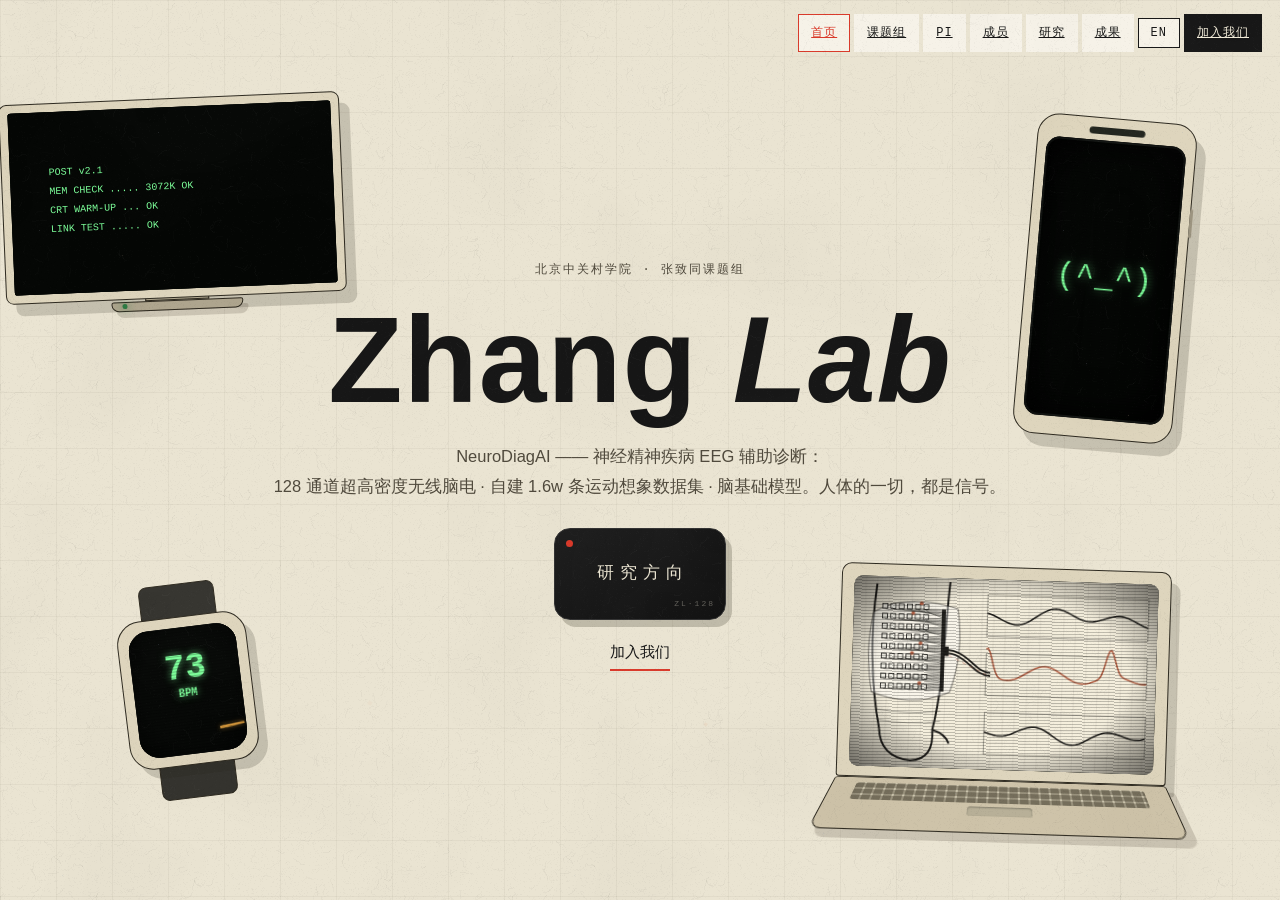
==== index.html @ a7f431d9 "王奕诚信息补全：2026级、上海交通大学、方向类脑算法·具身智能 + 新照片" ====
<!DOCTYPE html>
<html lang="zh-CN">
<head>
<meta charset="UTF-8">
<meta name="viewport" content="width=device-width, initial-scale=1.0">
<title>Zhang Lab · 脑机接口课题组 · 北京中关村学院</title>
<meta name="description" content="Zhang Lab —— 张致同课题组的脑机接口研究：神经电极、可穿戴传感、脑电解码与脑机大模型。">
<link rel="icon" type="image/png" sizes="64x64" href="favicon.png">
<link rel="icon" type="image/png" sizes="32x32" href="favicon-32.png">
<link rel="shortcut icon" href="favicon.ico">
<link rel="apple-touch-icon" href="apple-touch-icon.png">
<link rel="stylesheet" href="css/style.css?v=82">
</head>
<body>

<!-- 背景：点阵大脑（随换页显现） -->
<canvas id="bgBrain" aria-hidden="true"></canvas>



<nav class="topnav" aria-label="站点导航">
  <div class="nav-links"><a href="#hero" data-goto="hero">首页</a><a href="#group" data-goto="group">课题组</a><a href="#pi" data-goto="pi">PI</a><a href="#members" data-goto="members">成员</a><a href="#research" data-goto="research">研究</a><a href="#publications" data-goto="publications">成果</a></div><a class="nav-cta" href="#join" data-goto="join">加入我们</a>
</nav>

<!-- ============ 页面轨道：点导航栏左右换页 ============ -->
<div id="grain" aria-hidden="true"></div>

<main id="deck" aria-live="polite">

  <!-- 首屏 -->
  <section class="slide slide-hero" id="hero">
    <div class="stage-center" id="stageCenter">
      <p class="eyebrow">北京中关村学院 · 张致同课题组</p>
      <h1 class="lab-title">Zhang <em>Lab</em></h1>
      <p class="hero-sub">NeuroDiagAI —— 神经精神疾病 EEG 辅助诊断：<br>128 通道超高密度无线脑电 · 自建 1.6w 条运动想象数据集 · 脑基础模型。人体的一切，都是信号。</p>
      <div class="hero-actions">
        <div class="amp-wrap">
          <a class="amp-btn" href="#research" data-goto="research" aria-label="查看研究方向——信号放大器">
            <span class="amp-flip">
              <span class="amp-face amp-front"><b class="amp-mid">研究方向</b><i class="amp-tag">ZL·128</i></span>
              <span class="amp-face amp-back"></span>
            </span>
          </a>
        </div>
        <a class="btn-wire" href="#join" data-goto="join">加入我们</a>
      </div>
    </div>

    <div class="device-stack booting" id="deviceStack" aria-hidden="true">
      <div class="dev desktop">
        <div class="desktop-stand">
          <span class="desktop-neck"></span>
          <span class="desktop-base"></span>
        </div>
        <div class="desktop-shell">
          <div class="crt-screen">
            <canvas id="cvHyper"></canvas>
            <div class="boot boot-desktop"><pre class="bios"></pre></div>
          </div>
        </div>
      </div>
      <div class="dev phone">
        <span class="phone-notch"></span>
        <div class="crt-screen emo-screen">
          <span class="emo-face" id="emoFace">(^_^)</span>
          <div class="boot boot-phone"><span class="boot-ring"></span></div>
        </div>
      </div>
      <div class="dev laptop">
        <div class="laptop-lid">
          <div class="crt-screen plot">
            <canvas id="cvPatch"></canvas>
            <div class="boot boot-laptop"><span class="boot-bar"><i></i></span></div>
          </div>
        </div>
        <div class="laptop-deck"><i class="kb"></i><i class="tp"></i><i class="dev-led"></i></div>
      </div>
      <div class="dev watch">
        <i class="strap st-top"></i>
        <div class="watch-body">
          <div class="crt-screen">
            <canvas id="cvPulse"></canvas>
            <div class="boot boot-watch"><span class="boot-bar sm"><i></i></span></div>
          </div>
        </div>
        <i class="strap st-bottom"></i>
      </div>
    </div>
  </section>

  <!-- 课题组（含图版一） -->
  <section class="slide" id="group">
    <section class="chapter">
      <div class="sec-head" data-reveal>
        <span class="sec-no">01</span>
        <span class="sec-label">GROUP · 课题组</span>
      </div>
      <h2 class="sec-title" data-reveal>从材料到智能，<br>做<mark>全链条</mark>的脑机接口研究。</h2>
      <p class="lead" data-reveal>Zhang Lab 是一支年轻的脑机接口研究团队，研究贯穿「材料 — 器件 — 系统 — 智能」全链条：高性能导电聚合物神经电极、可变刚度柔性植入电极、可穿戴传感系统，到脑电信号解码与脑机大模型。我们相信，精巧的工程能让思想被聆听。</p>

      <div class="news" data-reveal>
        <div class="news-head">NEWS<em>动态</em></div>
        <ul>
          <li><span class="n-date">2026.09</span><p>课题组网站上线，长期招收博士后 / 研究生 / 科研助理</p></li>
          <li><span class="n-date">2026.09</span><p>NeuroDiagAI 2026Q3：IEDM 2026 录取实现学院首次；自研 128 通道超高密度无线脑电系统搭建完成</p></li>
          <li><span class="n-date">2026.08</span><p>双通道眼电实时交互：6 分类 · 跨佩戴 81.7% · CPU 1.2ms/跳（ICLR 2027 在投）</p></li>
          <li><span class="n-date">2026.08</span><p>第四届中国脑机接口大赛获 2 项二等奖；自建 1.6w 条运动想象 EEG 数据集（42 名被试 · 7 种运动）</p></li>
          <li><span class="n-date">2026.06</span><p>与宣武医院合作开展基于高密度脑机接口的脑卒中辅助诊疗；横向合作到账约 200 万</p></li>
          <li><span class="n-date">2025.07</span><p>TransFlex 入选 TRANSDUCERS 2025（美国·佛罗里达），柔性多臂可变刚度植入电极</p></li>
          <li><span class="n-date">2025.03</span><p>VariDepth (VD-NEA) 发表于 IEEE MEMS 2025，获最佳论文提名奖</p></li>
          <li><span class="n-date">2025.02</span><p>All-Polymer 神经电极工作投稿 <i>Nature</i>；定制化 3D 植入电极投稿 <i>Science Advances</i></p></li>
          <li><span class="n-date">2024.11</span><p>FlexConnect 通用引出方案发表于 MicroTAS 2024（加拿大·蒙特利尔）</p></li>
        </ul>
      </div>

      <div class="plate" data-reveal>
        <img src="img/brain-connects.jpg" alt="BRAIN CONNECTS BEYOND —— 非侵入脑机接口图版：从信号到更深的理解">
      </div>
    </section>
  </section>

  <!-- PI（含图版二） -->
  <section class="slide" id="pi">
    <section class="chapter pi-sec">
        <div class="pi-wrap">
        <div class="pi-card" data-reveal>
          <div class="pi-photo"><img src="img/pi.png?v=1" alt="张致同"></div>
        </div>
        <div class="pi-body">
          <div class="sec-head" data-reveal>
            <span class="sec-no">02</span>
            <span class="sec-label">PI · 导师</span>
          </div>
          <div class="pi-toprow">
            <h2 class="sec-title" data-reveal>张致同<br><span class="pi-en">ZHANG ZHITONG</span></h2>
            <div class="marquee-plate" aria-hidden="true">
              <div class="marquee-track">
                <img src="img/devices-strip.jpg?v=3" alt=""><img src="img/devices-strip.jpg?v=3" alt=""><img src="img/devices-strip.jpg?v=3" alt=""><img src="img/devices-strip.jpg?v=3" alt=""><img src="img/devices-strip.jpg?v=3" alt="">
              </div>
            </div>
          </div>
          <p class="lead" data-reveal>研究覆盖脑机接口系统、先进神经电子界面、可穿戴传感器及系统、脑电信号解码及脑机大模型。工作发表于 <i>Nature</i>、<i>Science Advances</i> 投稿及 IEEE MEMS、TRANSDUCERS、MicroTAS 等会议，两获 IEEE MEMS 最佳论文提名。</p>
          <div class="honors" data-reveal>
            <div class="h-row"><span class="h-y">2025</span><p>IEEE MEMS 最佳论文提名奖</p></div>
            <div class="h-row"><span class="h-y">2022</span><p>IEEE MEMS 最佳论文提名奖</p></div>
            <div class="h-row"><span class="h-y">2020</span><p>北京市优秀毕业生 · 五四奖章（北京航空航天大学）</p></div>
            <div class="h-row"><span class="h-y">2019</span><p>国家奖学金</p></div>
            <div class="h-row"><span class="h-y">2018</span><p>国家奖学金</p></div>
          </div>
        </div>
      </div>

      <div class="pi-pubs" data-reveal>
        <div class="pi-pubs-cap"><span>精选论文</span> <em>SELECTED PUBLICATIONS</em></div>
        <ol class="pubs pubs--mini">
          <li><span class="p-no">01</span><div class="p-body"><h3>A Multilayer Intracortical Probe with Polymer-Only Recording Sites and Interconnects</h3><p class="p-ven"><i>IEDM 2026</i> · 通讯作者</p></div><span class="p-tag">ACCEPTED</span></li>
          <li><span class="p-no">02</span><div class="p-body"><h3>STAMA: A Stretchable All-Polymer Microneedle Array for Low-Impedance Dry Electrophysiological Recording</h3><p class="p-ven"><i>IEEE MEMS 2027</i> · 通讯作者</p></div><span class="p-tag">REVIEW</span></li>
          <li><span class="p-no">03</span><div class="p-body"><h3>Monolithic Three-dimensional Fabrication of Implantable Neural Microelectrode Arrays via Single-exposure Stereolithography</h3><p class="p-ven"><i>IEEE MEMS 2027</i> · 通讯作者</p></div><span class="p-tag">REVIEW</span></li>
          <li><span class="p-no">04</span><div class="p-body"><h3>All-Polymer Neural Electrodes Enabled by a High-Performance Conductive Polymer for Chronic In Vivo Recording</h3><p class="p-ven"><i>Nature</i> · 通讯作者</p></div><span class="p-tag">SUBMITTED</span></li>
          <li><span class="p-no">05</span><div class="p-body"><h3>Customized 3D Implantable Neural Electrodes Matching the Anatomical Structure of Neural Tissues</h3><p class="p-ven"><i>Science Advances</i> · 通讯作者</p></div><span class="p-tag">SUBMITTED</span></li>
          <li><span class="p-no">06</span><div class="p-body"><h3>TransFlex: A Flexible Multi-shank Implantable Neuroelectrode with Variable Stiffness</h3><p class="p-ven">TRANSDUCERS 2025</p></div><span class="p-tag">提名</span></li>
          <li><span class="p-no">07</span><div class="p-body"><h3>Breaking the Dimension Barrier: VariDepth Neuroelectrode Array (VD-NEA) by a Novel Stereo Mask for Arbitrary Electrode Depth</h3><p class="p-ven">IEEE MEMS 2025</p></div><span class="p-tag">提名</span></li>
        </ol>
      </div>

      <div class="plate plate-bottom" data-reveal>
        <img src="img/brain-flexible.jpg" alt="FLEXIBLE BRAIN INTERFACE —— 柔性电子，更开放的未来">
      </div>
    </section>
  </section>

  <!-- ============ 成员 ============ -->
  <section class="slide" id="members">
    <section class="chapter">
      <div class="sec-head" data-reveal>
        <span class="sec-no">03</span>
        <span class="sec-label">MEMBERS · 成员</span>
      </div>
      <div class="member-grid">
        
        <div class="member-card" data-reveal><svg class="mc-frame" viewBox="0 0 100 100" preserveAspectRatio="none" aria-hidden="true"><path d="M3.0,4.2 L13.7,2.8 L26.8,2.0 L38.2,2.4 L50.4,3.9 L63.1,1.6 L74.0,2.4 L85.3,1.5 L96.9,3.1 L99.1,10.7 L97.5,21.8 L97.0,30.4 L97.6,39.9 L96.8,51.1 L96.6,59.1 L97.7,68.3 L98.3,78.0 L97.8,89.5 L96.3,98.4 L86.1,97.0 L74.2,99.2 L61.1,97.6 L49.8,98.8 L37.4,98.9 L27.1,98.6 L15.6,99.2 L2.9,98.4 L1.5,88.2 L1.4,80.1 L2.7,68.3 L1.2,60.3 L1.8,49.2 L2.1,40.0 L3.1,30.6 L2.6,21.6 L3.4,10.2" stroke="currentColor" stroke-width="1.7" fill="none" stroke-linecap="round" stroke-linejoin="round" vector-effect="non-scaling-stroke"/><path d="M3.9,3.4 L13.9,2.9 L28.2,2.7 L37.8,3.8 L51.7,3.4 L63.2,0.9 L72.7,1.5 L86.0,1.9 L96.9,3.3 L100.3,11.6 L98.6,20.8 L96.0,31.7 L98.6,41.2 L97.0,52.7 L96.8,59.5 L96.7,69.5 L99.1,79.6 L98.5,89.3" stroke="currentColor" stroke-width="1.1" fill="none" opacity="0.35" stroke-linecap="round" vector-effect="non-scaling-stroke"/></svg>
          <!-- 照片占位：替换为 <img src="img/members/xxx.jpg"> -->
          <span class="ph-photo-sketch"><img src="img/members/liwenyu.jpg" alt="李文宇" class="pos-a"></span>
          <div class="mc-info">
            <h3>李文宇 <span class="mc-role">博士</span></h3>
            <p class="mc-meta"><span class="mc-v">2024 级</span><span class="mc-v">哈尔滨工业大学</span></p>
            <p class="mc-dir">眼电交互与可穿戴神经接口</p>
          </div>
        </div>

        <div class="member-card" data-reveal><svg class="mc-frame" viewBox="0 0 100 100" preserveAspectRatio="none" aria-hidden="true"><path d="M2.0,3.1 L13.4,2.3 L27.3,2.6 L37.9,3.6 L50.5,2.2 L62.2,3.0 L74.7,2.4 L85.8,2.3 L98.3,2.9 L97.3,10.4 L96.7,21.5 L97.7,31.0 L98.0,39.5 L97.7,50.0 L98.4,59.8 L96.6,68.4 L97.0,79.5 L97.3,88.5 L97.0,98.7 L86.0,97.2 L73.1,98.0 L61.8,98.6 L50.9,98.1 L38.0,98.5 L26.4,99.4 L15.0,99.5 L1.9,98.2 L2.9,88.7 L2.8,78.5 L1.5,69.3 L1.6,58.7 L1.9,50.6 L3.7,40.8 L2.5,30.0 L3.0,20.9 L2.8,11.5" stroke="currentColor" stroke-width="1.7" fill="none" stroke-linecap="round" stroke-linejoin="round" vector-effect="non-scaling-stroke"/><path d="M2.3,4.2 L13.2,3.0 L26.2,1.7 L37.7,2.4 L49.7,1.3 L61.1,4.5 L74.3,3.5 L85.5,3.4 L98.3,2.4 L96.3,9.1 L95.5,21.1 L98.5,30.3 L98.2,39.4 L96.1,49.2 L97.1,59.2 L96.4,66.9 L98.4,79.3 L97.5,88.0" stroke="currentColor" stroke-width="1.1" fill="none" opacity="0.35" stroke-linecap="round" vector-effect="non-scaling-stroke"/></svg>
          <span class="ph-photo-sketch"><img src="img/members/wangjunyi.jpg" alt="王君逸" class="pos-a"></span>
          <div class="mc-info">
            <h3>王君逸 <span class="mc-role">博士</span></h3>
            <p class="mc-meta"><span class="mc-v">2025 级</span><span class="mc-v">中山大学</span></p>
            <p class="mc-dir">EEG 基础模型与跨被试适配</p>
          </div>
        </div>

        <div class="member-card" data-reveal><svg class="mc-frame" viewBox="0 0 100 100" preserveAspectRatio="none" aria-hidden="true"><path d="M2.6,4.1 L14.7,4.0 L25.9,1.8 L38.0,2.8 L50.1,3.9 L61.1,3.4 L72.9,2.0 L84.6,2.8 L96.3,3.1 L98.3,11.9 L96.7,21.5 L98.8,31.0 L98.2,39.2 L97.0,50.5 L96.4,59.4 L97.5,70.2 L97.3,78.5 L96.6,89.8 L97.5,98.3 L84.9,99.1 L72.7,99.2 L63.0,97.6 L50.4,97.4 L38.7,98.7 L26.0,99.4 L14.6,99.7 L2.2,99.6 L1.1,88.3 L2.3,80.0 L3.2,69.0 L1.9,60.6 L2.8,50.2 L2.3,39.9 L3.9,31.7 L2.8,21.1 L2.0,10.2" stroke="currentColor" stroke-width="1.7" fill="none" stroke-linecap="round" stroke-linejoin="round" vector-effect="non-scaling-stroke"/><path d="M1.4,5.1 L15.3,4.0 L24.3,0.5 L37.1,3.5 L50.2,3.2 L59.7,3.2 L73.0,2.6 L85.5,2.7 L95.5,3.2 L98.2,13.0 L95.7,19.9 L99.6,31.1 L97.2,38.1 L96.3,50.6 L95.0,60.4 L97.8,70.3 L95.8,79.4 L96.4,91.3" stroke="currentColor" stroke-width="1.1" fill="none" opacity="0.35" stroke-linecap="round" vector-effect="non-scaling-stroke"/></svg>
          <span class="ph-photo-sketch"><img src="img/members/liulihua.jpg" alt="刘丽华" class="pos-a"></span>
          <div class="mc-info">
            <h3>刘丽华 <span class="mc-role">博士</span></h3>
            <p class="mc-meta"><span class="mc-v">2024 级</span><span class="mc-v">东南大学</span></p>
            <p class="mc-dir">情绪脑机接口 · GNN-Mamba</p>
          </div>
        </div>

        <div class="member-card" data-reveal><svg class="mc-frame" viewBox="0 0 100 100" preserveAspectRatio="none" aria-hidden="true"><path d="M2.8,3.2 L14.5,3.6 L25.6,2.7 L38.6,2.4 L50.7,2.7 L62.1,3.9 L72.7,3.4 L86.6,1.4 L97.7,2.2 L98.0,12.2 L96.6,20.6 L98.8,30.0 L97.0,39.8 L96.6,49.6 L98.0,59.9 L97.5,70.3 L97.5,79.0 L96.0,87.6 L97.7,99.4 L86.7,99.0 L73.3,98.2 L62.1,99.0 L49.3,99.7 L37.8,97.9 L26.9,98.9 L13.9,99.6 L1.4,99.8 L1.1,89.3 L1.8,80.0 L2.5,68.4 L2.5,60.5 L3.0,49.5 L3.4,39.4 L3.7,31.8 L2.3,21.4 L2.9,10.3" stroke="currentColor" stroke-width="1.7" fill="none" stroke-linecap="round" stroke-linejoin="round" vector-effect="non-scaling-stroke"/><path d="M1.6,4.2 L14.5,4.6 L24.8,3.3 L38.6,2.8 L49.7,1.2 L60.6,3.8 L71.8,4.0 L85.2,1.2 L98.3,1.5 L96.9,13.0 L95.9,19.8 L97.6,30.2 L98.5,39.4 L96.3,49.2 L97.0,58.6 L98.8,71.8 L98.5,79.0 L96.1,86.2" stroke="currentColor" stroke-width="1.1" fill="none" opacity="0.35" stroke-linecap="round" vector-effect="non-scaling-stroke"/></svg>
          <span class="ph-sketch" aria-hidden="true"><svg viewBox="0 0 68 64" fill="none" stroke-linecap="round"><path d="M24,19 q10,-6 19,2 q3,3 2,9 l-3,-4" stroke="currentColor" stroke-width="1.4" fill="none"/><circle cx="33" cy="27" r="10" stroke="currentColor" stroke-width="1.6" fill="none"/><path d="M43,26 q6,10 2,20 q-2,4 -6,3" stroke="currentColor" stroke-width="1.3" fill="none"/><path d="M29,27 q1,-1 2,0 M35,27 q1,-1 2,0" stroke="currentColor" stroke-width="1.3" fill="none"/><path d="M19,57 C22,45 28,40 33,40 C38,40 45,45 48,57" stroke="currentColor" stroke-width="1.6" fill="none"/><path d="M26,44 q7,-2 13,1" stroke="currentColor" stroke-width="1.1" fill="none"/></svg></span>
          <div class="mc-info">
            <h3>孙钰晓 <span class="mc-role">博士</span></h3>
            <p class="mc-meta"><span class="mc-todo">待补</span> <span class="mc-todo">待补</span></p>
            <p class="mc-dir">脑卒中辅助诊疗 · 多智能体</p>
          </div>
        </div>

                <div class="member-card" data-reveal><svg class="mc-frame" viewBox="0 0 100 100" preserveAspectRatio="none" aria-hidden="true"><path d="M2.0,4.0 L13.8,2.5 L25.1,3.6 L38.4,2.8 L50.4,1.6 L61.3,1.7 L74.0,3.3 L84.5,2.1 L97.0,3.1 L97.2,11.7 L98.2,21.1 L97.6,29.8 L97.5,39.8 L96.5,50.7 L96.7,59.0 L96.4,69.5 L97.2,79.2 L96.9,88.8 L97.4,97.3 L84.6,98.1 L73.4,97.4 L63.0,98.8 L50.3,99.1 L38.0,98.2 L27.2,98.2 L13.6,99.2 L3.4,99.6 L1.8,89.8 L2.5,78.6 L1.6,68.3 L2.8,59.5 L2.9,51.0 L2.2,39.7 L2.1,30.3 L1.6,21.3 L3.0,10.4" stroke="currentColor" stroke-width="1.7" fill="none" stroke-linecap="round" stroke-linejoin="round" vector-effect="non-scaling-stroke"/><path d="M3.0,3.5 L12.4,4.0 L23.7,2.7 L37.2,2.3 L50.8,0.2 L61.9,2.7 L73.0,3.4 L84.8,1.1 L95.4,3.2 L97.7,11.7 L98.1,20.5 L97.0,29.1 L98.3,39.3 L95.3,49.2 L95.2,59.4 L95.0,69.8 L98.7,80.1 L96.2,90.2" stroke="currentColor" stroke-width="1.1" fill="none" opacity="0.35" stroke-linecap="round" vector-effect="non-scaling-stroke"/></svg>
          <span class="ph-photo-sketch"><img src="img/members/zhangtianci.jpg" alt="张天赐" class="pos-a"></span>
          <div class="mc-info">
            <h3>张天赐 <span class="mc-role">博士</span></h3>
            <p class="mc-meta"><span class="mc-v">2024 级</span><span class="mc-v">华东师范大学</span></p>
            <p class="mc-dir">BrainSeg · 类别特异性神经表征语义解码</p>
          </div>
        </div>

<div class="member-card" data-reveal><svg class="mc-frame" viewBox="0 0 100 100" preserveAspectRatio="none" aria-hidden="true"><path d="M2.0,4.0 L13.8,2.5 L25.1,3.6 L38.4,2.8 L50.4,1.6 L61.3,1.7 L74.0,3.3 L84.5,2.1 L97.0,3.1 L97.2,11.7 L98.2,21.1 L97.6,29.8 L97.5,39.8 L96.5,50.7 L96.7,59.0 L96.4,69.5 L97.2,79.2 L96.9,88.8 L97.4,97.3 L84.6,98.1 L73.4,97.4 L63.0,98.8 L50.3,99.1 L38.0,98.2 L27.2,98.2 L13.6,99.2 L3.4,99.6 L1.8,89.8 L2.5,78.6 L1.6,68.3 L2.8,59.5 L2.9,51.0 L2.2,39.7 L2.1,30.3 L1.6,21.3 L3.0,10.4" stroke="currentColor" stroke-width="1.7" fill="none" stroke-linecap="round" stroke-linejoin="round" vector-effect="non-scaling-stroke"/><path d="M3.0,3.5 L12.4,4.0 L23.7,2.7 L37.2,2.3 L50.8,0.2 L61.9,2.7 L73.0,3.4 L84.8,1.1 L95.4,3.2 L97.7,11.7 L98.1,20.5 L97.0,29.1 L98.3,39.3 L95.3,49.2 L95.2,59.4 L95.0,69.8 L98.7,80.1 L96.2,90.2" stroke="currentColor" stroke-width="1.1" fill="none" opacity="0.35" stroke-linecap="round" vector-effect="non-scaling-stroke"/></svg>
          <span class="ph-photo-sketch"><img src="img/members/liudongkun.jpg?v=3" alt="刘鼎坤" class="pos-a"></span>
          <div class="mc-info">
            <h3>刘鼎坤 <span class="mc-role">博士</span></h3>
            <p class="mc-meta"><span class="mc-v">2024 级</span><span class="mc-v">华东科技大学</span></p>
            <p class="mc-dir">脑电解码与多模态大模型</p>
          </div>
        </div>

        <div class="member-card" data-reveal><svg class="mc-frame" viewBox="0 0 100 100" preserveAspectRatio="none" aria-hidden="true"><path d="M2.8,2.2 L13.9,3.0 L25.7,2.3 L38.7,3.1 L51.2,2.2 L62.8,1.9 L74.4,2.9 L84.6,3.2 L96.7,2.1 L97.7,12.3 L98.1,20.2 L96.6,31.0 L98.0,40.4 L97.1,48.8 L98.2,60.5 L97.3,70.2 L97.1,79.3 L98.3,88.6 L96.6,98.8 L86.7,97.4 L72.8,98.0 L61.4,97.9 L49.2,98.4 L37.0,98.2 L27.1,99.8 L14.9,97.7 L3.5,99.2 L1.5,89.8 L2.5,77.9 L2.7,69.2 L3.5,59.5 L2.8,50.8 L2.3,40.4 L2.0,29.5 L3.6,21.1 L3.8,10.8" stroke="currentColor" stroke-width="1.7" fill="none" stroke-linecap="round" stroke-linejoin="round" vector-effect="non-scaling-stroke"/><path d="M3.0,1.0 L12.6,3.6 L25.9,2.6 L38.1,3.3 L49.9,3.5 L62.0,0.5 L75.2,3.7 L83.4,2.1 L95.7,0.8 L96.9,12.4 L98.1,19.6 L98.0,31.9 L98.9,41.5 L95.9,47.3 L98.0,60.0 L96.5,71.7 L98.2,78.1 L99.3,87.7" stroke="currentColor" stroke-width="1.1" fill="none" opacity="0.35" stroke-linecap="round" vector-effect="non-scaling-stroke"/></svg>
          <span class="ph-photo-sketch"><img src="img/members/shensicheng.jpg" alt="沈思成" class="pos-a"></span>
          <div class="mc-info">
            <h3>沈思成 <span class="mc-role">博士</span></h3>
            <p class="mc-meta"><span class="mc-v">2024 级</span><span class="mc-v">中国科学院自动化研究所</span></p>
            <p class="mc-dir">类脑在线学习 · Spiking Transformer</p>
          </div>
        </div>

                <div class="member-card" data-reveal><svg class="mc-frame" viewBox="0 0 100 100" preserveAspectRatio="none" aria-hidden="true"><path d="M1.4,3.1 L15.4,2.5 L26.9,2.8 L37.2,2.8 L50.2,1.6 L60.7,2.9 L72.8,1.8 L85.6,3.4 L97.6,3.3 L97.5,10.1 L97.6,20.2 L97.6,31.3 L98.0,39.5 L96.9,49.6 L96.5,59.7 L96.5,69.2 L97.4,78.0 L97.1,88.5 L97.7,97.7 L84.9,99.0 L73.5,97.2 L62.3,97.4 L49.3,98.4 L37.5,99.3 L26.5,99.4 L14.1,99.6 L1.7,99.4 L1.2,89.0 L1.7,77.9 L3.4,69.0 L3.1,60.8 L3.6,50.8 L1.6,41.4 L2.4,30.0 L2.8,21.7 L3.9,10.4" stroke="currentColor" stroke-width="1.7" fill="none" stroke-linecap="round" stroke-linejoin="round" vector-effect="non-scaling-stroke"/><path d="M0.1,1.6 L14.2,1.4 L25.6,3.8 L37.5,1.4 L50.1,1.4 L59.5,2.9 L72.4,0.7 L85.6,3.6 L98.6,3.5 L96.8,10.9 L98.2,19.5 L98.3,30.7 L98.5,40.3 L96.4,51.1 L95.5,59.6 L97.1,68.0 L98.1,77.4 L96.1,88.2" stroke="currentColor" stroke-width="1.1" fill="none" opacity="0.35" stroke-linecap="round" vector-effect="non-scaling-stroke"/></svg>
          <span class="ph-photo-sketch"><img src="img/members/wangyicheng.jpg?v=2" alt="王奕诚" class="pos-a"></span>
          <div class="mc-info">
            <h3>王奕诚 <span class="mc-role">博士</span></h3>
            <p class="mc-meta"><span class="mc-v">2026 级</span><span class="mc-v">上海交通大学</span></p>
            <p class="mc-dir">类脑算法 · 具身智能</p>
          </div>
        </div>

<div class="member-card" data-reveal><svg class="mc-frame" viewBox="0 0 100 100" preserveAspectRatio="none" aria-hidden="true"><path d="M1.4,3.1 L15.4,2.5 L26.9,2.8 L37.2,2.8 L50.2,1.6 L60.7,2.9 L72.8,1.8 L85.6,3.4 L97.6,3.3 L97.5,10.1 L97.6,20.2 L97.6,31.3 L98.0,39.5 L96.9,49.6 L96.5,59.7 L96.5,69.2 L97.4,78.0 L97.1,88.5 L97.7,97.7 L84.9,99.0 L73.5,97.2 L62.3,97.4 L49.3,98.4 L37.5,99.3 L26.5,99.4 L14.1,99.6 L1.7,99.4 L1.2,89.0 L1.7,77.9 L3.4,69.0 L3.1,60.8 L3.6,50.8 L1.6,41.4 L2.4,30.0 L2.8,21.7 L3.9,10.4" stroke="currentColor" stroke-width="1.7" fill="none" stroke-linecap="round" stroke-linejoin="round" vector-effect="non-scaling-stroke"/><path d="M0.1,1.6 L14.2,1.4 L25.6,3.8 L37.5,1.4 L50.1,1.4 L59.5,2.9 L72.4,0.7 L85.6,3.6 L98.6,3.5 L96.8,10.9 L98.2,19.5 L98.3,30.7 L98.5,40.3 L96.4,51.1 L95.5,59.6 L97.1,68.0 L98.1,77.4 L96.1,88.2" stroke="currentColor" stroke-width="1.1" fill="none" opacity="0.35" stroke-linecap="round" vector-effect="non-scaling-stroke"/></svg>
          <span class="ph-photo-sketch"><img src="img/members/maxiaomeng.jpg" alt="马晓猛" class="pos-a"></span>
          <div class="mc-info">
            <h3>马晓猛 <span class="mc-role">博士</span></h3>
            <p class="mc-meta"><span class="mc-v">2025 级</span><span class="mc-v">哈尔滨工业大学</span></p>
            <p class="mc-dir">AI 自主科研 · Meta Research</p>
          </div>
        </div>

        <div class="member-card" data-reveal><svg class="mc-frame" viewBox="0 0 100 100" preserveAspectRatio="none" aria-hidden="true"><path d="M2.3,2.7 L27.6,2.4 L50.0,2.8 L72.7,2.5 L97.9,3.4 L96.2,25.6 L96.2,51.0 L98.1,72.3 L99.0,99.0 L74.2,97.9 L48.9,95.9 L26.3,96.1 L1.5,96.7 L1.0,73.6 L2.3,51.1 L2.6,26.7 Z" stroke="currentColor" stroke-width="1.7" fill="none" stroke-linecap="round" stroke-linejoin="round" vector-effect="non-scaling-stroke"/><path d="M3.9,3.9 L27.5,1.2 L50.3,2.3 L73.8,1.3 L96.5,2.3 L96.6,26.1 L96.0,48.7 L98.2,73.5 L97.5,98.2 L73.3,96.1 L50.9,97.8 L26.8,97.9 L4.0,97.1 L3.3,73.3 L2.7,50.5 L1.9,24.9 Z" stroke="currentColor" stroke-width="1.1" fill="none" opacity="0.35" stroke-linecap="round" vector-effect="non-scaling-stroke"/></svg>
          <span class="ph-photo-sketch"><img src="img/members/xuhailing.jpg" alt="许海凌" class="pos-a"></span>
          <div class="mc-info">
            <h3>许海凌 <span class="mc-role">博士</span></h3>
            <p class="mc-meta"><span class="mc-v">2025 级</span><span class="mc-v">厦门大学</span></p>
            <p class="mc-dir"><span class="mc-todo">方向待定</span></p>
          </div>
        </div>
      </div>

      <!-- 人员课题图谱 -->
      <div class="map-wrap" data-reveal>
        <div class="map-cap"><span>人员课题图谱</span> <em>MEMBER × TOPIC MAP</em></div>
        <canvas id="mapCanvas" aria-label="人员课题图谱"></canvas>
      </div>
    </section>
  </section>

  <!-- ============ 研究 ============ -->
  <section class="slide" id="research">
    <section class="chapter">
      <div class="sec-head" data-reveal>
        <span class="sec-no">03</span>
        <span class="sec-label">RESEARCH · 研究方向</span>
      </div>

      <div class="dirs">

        <div class="dir" data-reveal>
          <div class="dir-head"><span class="dir-no">Ⅰ</span><div class="dir-t"><h3>脑机接口系统</h3><i>BCI SYSTEMS</i></div></div>
          <div class="dir-body">
            <div class="dir-row">
              <div class="dir-text">
                <p class="dir-intro">构建植入式与穿戴式脑机接口的完整链路：从高通量柔性电极阵列、低噪声前端，到在体长期稳定记录与实时解码闭环。全聚合物神经电极正在开展慢性在体记录（<i>Nature</i> 投稿），定制化 3D 植入电极用于匹配神经组织解剖（<i>Sci. Adv.</i> 投稿）。</p>
                <p class="dir-intro">自研 TransFlex 多臂可变刚度植入电极（TRANSDUCERS 2025），术中易植入、在体后柔软；并与合作单位推进多层皮层内探针等器件的工程化验证。</p>
              </div>
              <figure class="dir-fig"><img src="img/research/d1.jpg" alt="三维神经电极微制造工艺"><figcaption>FIG. R1 · 3D 神经电极微制造工艺</figcaption></figure>
            </div>
          </div>
        </div>

        <div class="dir" data-reveal>
          <div class="dir-head"><span class="dir-no">Ⅱ</span><div class="dir-t"><h3>先进神经电子界面</h3><i>NEURAL INTERFACES</i></div></div>
          <div class="dir-body">
            <div class="dir-row">
              <div class="dir-text">
                <p class="dir-intro">研究电极与神经组织的界面工程——材料、结构与工艺的协同设计。VariDepth（VD-NEA）以立体掩膜实现任意电极深度（IEEE MEMS 2025 · 提名）；FlexConnect 提供柔性通用引出与键合界面（MicroTAS 2024 / JCK 2024）；环形微针阵列实现发上干电 EEG（IEEE MEMS 2021）。</p>
                <p class="dir-intro">最新工作 STAMA 可拉伸全聚合物微针阵列（IEEE MEMS 2027）：拉伸 47% 后电化学性能依然稳定，为低阻抗干式电生理记录提供新的材料路线。</p>
              </div>
              <figure class="dir-fig"><img src="img/research/d2.jpg" alt="STAMA 器件概念与结构"><figcaption>FIG. R2 · STAMA 可拉伸全聚合物微针阵列</figcaption></figure>
            </div>
          </div>
        </div>

        <div class="dir" data-reveal>
          <div class="dir-head"><span class="dir-no">Ⅲ</span><div class="dir-t"><h3>可穿戴传感器及系统</h3><i>WEARABLE SENSING</i></div></div>
          <div class="dir-body">
            <div class="dir-row">
              <div class="dir-text">
                <p class="dir-intro">贴着皮肤的柔性传感：把测量穿戴在身上。自研 128 通道超高密度无线脑电采集系统——64 通道压缩于 3×3 cm²、干电极、5 分钟内完成佩戴，通道密度为目前世界最高；硬件系统已搭建完毕，正在构建最高密度的 EEG 数据集。</p>
                <p class="dir-intro">器件方向延续 FAICS 环形叉指电容传感（接近 / 压力，IEEE MEMS 2022）与铂基穿孔呼吸传感器（连续监测，Micromachines 2022），面向长期、无感的人体信号测量。</p>
              </div>
              <figure class="dir-fig"><img src="img/research/d3.jpg" alt="128 通道干电极无线采集系统"><figcaption>FIG. R3 · 128-CH 干电极无线采集系统</figcaption></figure>
            </div>
          </div>
        </div>

        <div class="dir" data-reveal>
          <div class="dir-head"><span class="dir-no">Ⅳ</span><div class="dir-t"><h3>脑电解码及脑机大模型</h3><i>DECODING &amp; MODEL</i></div></div>
          <div class="dir-body">
            <div class="dir-row">
              <div class="dir-text">
                <p class="dir-intro">从头皮到皮层内：解码算法、脑基础模型与疾病辅助诊断。BrainSeg 把视觉语义分割引入 fMRI 神经表征研究，以密集语义解码探查类别特异性神经表征（ICLR 2027 筹备中）。</p>
                <p class="dir-intro">在中国脑机接口大赛中，基于感觉肌肉电刺激提示的上肢运动想象分类获两项二等奖；自研脑机接口数据采集平台支撑「挑战杯」参赛工作。</p>
              </div>
              <figure class="dir-fig"><img src="img/research/d4.jpg" alt="中国脑机接口大赛合影"><figcaption>FIG. R4 · 中国脑机接口大赛 · 二等奖 ×2</figcaption></figure>
            </div>
          </div>
        </div>

        <div class="dir" data-reveal>
          <div class="dir-head"><span class="dir-no">Ⅴ</span><div class="dir-t"><h3>EEG 辅助诊断与脑基础模型</h3><i>NEURODIAG AI</i></div></div>
          <div class="dir-body">
            <div class="dir-row">
              <div class="dir-text">
                <p class="dir-intro">面向神经精神疾病的 EEG 辅助诊疗：EEG 基础模型的跨被试小样本提示微调（Training-free，AAAI 2027 在审）；情绪解码基础模型（GNN-Mamba 时空联合建模）；与宣武医院合作开展的基于高密度脑机接口的脑卒中辅助诊疗。</p>
                <p class="dir-intro">方法上强调「基础模型 + 临床约束」：抑制跨被试迁移中的灾难性遗忘，以标签去噪与置信度加权提升数据质量，并以多智能体协作模拟临床会诊流程，覆盖从筛查到鉴别的完整链路。</p>
              </div>
              <figure class="dir-fig"><img src="img/research/d5.jpg" alt="脑卒中辅助诊疗框架"><figcaption>FIG. R5 · 脑卒中辅助诊疗（宣武医院合作）</figcaption></figure>
            </div>
          </div>
        </div>

        <div class="dir" data-reveal>
          <div class="dir-head"><span class="dir-no">Ⅵ</span><div class="dir-t"><h3>类脑智能与在线学习</h3><i>BRAIN-INSPIRED</i></div></div>
          <div class="dir-body">
            <div class="dir-row">
              <div class="dir-text">
                <p class="dir-intro">脉冲神经网络的在线学习：在 Spiking Transformer 上集成 OTTT、BrainTrace、SLTT 等在线学习算法，刻画跨时间步的梯度相似性，并设计新一代 Attention 架构，消除 spike×spike 算子带来的梯度不稳定。</p>
                <p class="dir-intro">面向 BCI 长期闭环使用的跨天解码与硬件漂移问题，让网络在稀疏、低功耗约束下持续适应信号变化；同期建设 Meta Research——AI 自主科研共生平台，以元循环与主动人机协同支撑长期研究。</p>
              </div>
              <figure class="dir-fig"><img src="img/research/d6.jpg" alt="新一代 Spiking Transformer 架构"><figcaption>FIG. R6 · 新一代 Spiking Transformer 架构</figcaption></figure>
            </div>
          </div>
        </div>

        <div class="dir" data-reveal>
          <div class="dir-head"><span class="dir-no">Ⅶ</span><div class="dir-t"><h3>眼电交互与可穿戴神经接口</h3><i>EOG INTERFACE</i></div></div>
          <div class="dir-body">
            <div class="dir-row">
              <div class="dir-text">
                <p class="dir-intro">仅双通道眼电（EOG）的实时交互：ACED 自适应因果检测架构实现 6 分类手势指令，跨佩戴准确率 81.7%，延迟 668–940 ms，CPU 1.2 ms/跳（200 ms 节拍下 160 倍算力余量）。</p>
                <p class="dir-intro">核心创新是把先验逻辑交给模型学习——将自然场景下的基线漂移建模为信号一并输入网络，佩戴内分类准确率明显提升（ICLR 2027 筹备中）。</p>
              </div>
              <figure class="dir-fig"><img src="img/research/d7.jpg" alt="双通道眼电交互研究定位"><figcaption>FIG. R7 · 双通道眼电交互：免手控定位</figcaption></figure>
            </div>
          </div>
        </div>

      </div>
    </section>
  </section>

  <!-- 论文 -->
  <section class="slide" id="publications">
    <section class="chapter">
      <div class="sec-head" data-reveal>
        <span class="sec-no">04</span>
        <span class="sec-label">ACHIEVEMENTS · 成果</span>
      </div>
      <h2 class="sec-title" data-reveal>代表性成果</h2>
      <div class="pubs-grid">
      <ol class="pubs">
        <li data-reveal><span class="p-no">01</span><div class="p-body"><h3>A Multilayer Intracortical Probe with Polymer-Only Recording Sites and Interconnects</h3><p class="p-ven"><i>IEDM 2026</i> · ACCEPTED · 北京中关村学院首次</p></div><span class="p-tag">ACCEPTED</span></li>
        <li data-reveal><span class="p-no">02</span><div class="p-body"><h3>STAMA: A Stretchable All-Polymer Microneedle Array for Low-Impedance Dry Electrophysiological Recording</h3><p class="p-ven"><i>IEEE MEMS 2027</i> · UNDER REVIEW · 通讯作者</p></div><span class="p-tag">REVIEW</span></li>
        <li data-reveal><span class="p-no">03</span><div class="p-body"><h3>Monolithic Three-dimensional Fabrication of Implantable Neural Microelectrode Arrays via Single-exposure Stereolithography</h3><p class="p-ven"><i>IEEE MEMS 2027</i> · UNDER REVIEW · 通讯作者</p></div><span class="p-tag">REVIEW</span></li>
        <li data-reveal><span class="p-no">04</span><div class="p-body"><h3>基于新被试小样本支持集的参数高效提示微调 —— EEG 基础模型跨被试适配</h3><p class="p-ven"><i>AAAI 2027</i> · UNDER REVIEW</p></div><span class="p-tag">REVIEW</span></li>
        <li data-reveal><span class="p-no">05</span><div class="p-body"><h3>BrainSeg: Probing Category-Specific Neural Representations through Dense Semantic Decoding</h3><p class="p-ven"><i>ICLR 2027</i> · PREPARATION</p></div><span class="p-tag">PREP</span></li>
        <li data-reveal><span class="p-no">06</span><div class="p-body"><h3>ACED: An Adaptive Causal Detection Architecture for Re-wear-Robust EOG Gesture Commands</h3><p class="p-ven"><i>ICLR 2027</i> · PREPARATION · 双通道眼电 · 跨佩戴 81.7%</p></div><span class="p-tag">PREP</span></li>
        <li data-reveal><span class="p-no">07</span><div class="p-body"><h3>All-Polymer Neural Electrodes Enabled by a High-Performance Conductive Polymer for Chronic In Vivo Recording</h3><p class="p-ven"><i>Nature</i> · 2025</p></div><span class="p-tag">SUBMITTED</span></li>
        <li data-reveal><span class="p-no">08</span><div class="p-body"><h3>Customized 3D Implantable Neural Electrodes Matching the Anatomical Structure of Neural Tissues</h3><p class="p-ven"><i>Science Advances</i> · 2025</p></div><span class="p-tag">SUBMITTED</span></li>
        <li data-reveal><span class="p-no">09</span><div class="p-body"><h3>TransFlex: A Flexible Multi-shank Implantable Neuroelectrode with Variable Stiffness Based on Patternable Soluble Dextran-Pullulan Support Layer</h3><p class="p-ven">TRANSDUCERS 2025 · Florida, USA</p></div><span class="p-tag">ACCEPTED</span></li>
        <li data-reveal><span class="p-no">10</span><div class="p-body"><h3>Breaking the Dimension Barrier: VariDepth Neuroelectrode Array (VD-NEA) by a Novel Stereo Mask for Achieving Arbitrary Electrode Depth in Neural Recording</h3><p class="p-ven">IEEE MEMS 2025 · 415–418</p></div><span class="p-tag">提名</span></li>
        <li data-reveal><span class="p-no">11</span><div class="p-body"><h3>FlexConnect: An Electromechanically Reliable, Flexible, Universal Leadout Solution for Soft Bioelectronic Interface</h3><p class="p-ven">MicroTAS 2024 · Montréal · 1199</p></div><span class="p-tag">CONF</span></li>
        <li data-reveal><span class="p-no">12</span><div class="p-body"><h3>FlexConnect: A Flexible, Electromechanically Stable and Universal Bonding Interface for Soft Neural Electrodes</h3><p class="p-ven">JCK MEMS/NEMS 2024 · Chengdu</p></div><span class="p-tag">CONF</span></li>
        <li data-reveal><span class="p-no">13</span><div class="p-body"><h3>Low-Cost, Flexible Annular Interdigital Capacitive Sensor (FAICS) with Carbon Black-PDMS Sensitive Layer for Proximity and Pressure Sensing</h3><p class="p-ven">IEEE MEMS 2022 · Tokyo · 35–38</p></div><span class="p-tag">CONF</span></li>
        <li data-reveal><span class="p-no">14</span><div class="p-body"><h3>Annular Micro-Needle Array as a Minimally Invasive Flexible Dry Electrode for on-Hair EEG Recording</h3><p class="p-ven">IEEE MEMS 2021 · Florida · 270–273</p></div><span class="p-tag">CONF</span></li>
        <li data-reveal><span class="p-no">15</span><div class="p-body"><h3>A Low-Cost Flexible Perforated Respiratory Sensor Based on Platinum for Continuous Respiratory Monitoring</h3><p class="p-ven">Micromachines 2022 · 13(10): 1743</p></div><span class="p-tag">JOURNAL</span></li>
      </ol>

      <aside class="side-quests" data-reveal>
        <div class="sq-cap"><span>彩蛋</span> <em>EASTER EGGS</em></div>
        <div class="cab8">
          <svg class="cab8-svg" viewBox="0 0 200 204" shape-rendering="crispEdges" role="img" aria-label="彩蛋陈列柜">
  <rect x="6" y="4" width="188" height="12" fill="#e3d9b8" stroke="#171717" stroke-width="3"/>
  <rect x="10" y="16" width="180" height="168" fill="#efe8d2" stroke="#171717" stroke-width="3"/>
  <rect x="20" y="26" width="74" height="68" fill="#e7ddc1" stroke="rgba(23,23,23,0.45)" stroke-width="2"/><rect x="20" y="26" width="74" height="5" fill="rgba(0,0,0,0.13)"/><rect x="106" y="26" width="74" height="68" fill="#e7ddc1" stroke="rgba(23,23,23,0.45)" stroke-width="2"/><rect x="106" y="26" width="74" height="5" fill="rgba(0,0,0,0.13)"/><rect x="20" y="102" width="74" height="68" fill="#e7ddc1" stroke="rgba(23,23,23,0.45)" stroke-width="2"/><rect x="20" y="102" width="74" height="5" fill="rgba(0,0,0,0.13)"/><rect x="106" y="102" width="74" height="68" fill="#e7ddc1" stroke="rgba(23,23,23,0.45)" stroke-width="2"/><rect x="106" y="102" width="74" height="5" fill="rgba(0,0,0,0.13)"/>
  <g><rect x="125" y="54" width="3" height="3" fill="#d8cda8"/><rect x="125" y="57" width="3" height="3" fill="#d8cda8"/><rect x="125" y="60" width="3" height="3" fill="#d8cda8"/><rect x="125" y="63" width="3" height="3" fill="#d8cda8"/><rect x="125" y="66" width="3" height="3" fill="#d8cda8"/><rect x="137" y="39" width="3" height="3" fill="#d8cda8"/><rect x="137" y="78" width="3" height="3" fill="#d8cda8"/><rect x="140" y="39" width="3" height="3" fill="#d8cda8"/><rect x="140" y="78" width="3" height="3" fill="#d8cda8"/><rect x="143" y="39" width="3" height="3" fill="#d8cda8"/><rect x="143" y="78" width="3" height="3" fill="#d8cda8"/><rect x="146" y="39" width="3" height="3" fill="#d8cda8"/><rect x="146" y="78" width="3" height="3" fill="#d8cda8"/><rect x="158" y="54" width="3" height="3" fill="#d8cda8"/><rect x="158" y="57" width="3" height="3" fill="#d8cda8"/><rect x="158" y="60" width="3" height="3" fill="#d8cda8"/><rect x="158" y="63" width="3" height="3" fill="#d8cda8"/><rect x="158" y="66" width="3" height="3" fill="#d8cda8"/></g><g><rect x="39" y="130" width="3" height="3" fill="#d8cda8"/><rect x="39" y="133" width="3" height="3" fill="#d8cda8"/><rect x="39" y="136" width="3" height="3" fill="#d8cda8"/><rect x="39" y="139" width="3" height="3" fill="#d8cda8"/><rect x="39" y="142" width="3" height="3" fill="#d8cda8"/><rect x="51" y="115" width="3" height="3" fill="#d8cda8"/><rect x="51" y="154" width="3" height="3" fill="#d8cda8"/><rect x="54" y="115" width="3" height="3" fill="#d8cda8"/><rect x="54" y="154" width="3" height="3" fill="#d8cda8"/><rect x="57" y="115" width="3" height="3" fill="#d8cda8"/><rect x="57" y="154" width="3" height="3" fill="#d8cda8"/><rect x="60" y="115" width="3" height="3" fill="#d8cda8"/><rect x="60" y="154" width="3" height="3" fill="#d8cda8"/><rect x="72" y="130" width="3" height="3" fill="#d8cda8"/><rect x="72" y="133" width="3" height="3" fill="#d8cda8"/><rect x="72" y="136" width="3" height="3" fill="#d8cda8"/><rect x="72" y="139" width="3" height="3" fill="#d8cda8"/><rect x="72" y="142" width="3" height="3" fill="#d8cda8"/></g><g><rect x="125" y="130" width="3" height="3" fill="#d8cda8"/><rect x="125" y="133" width="3" height="3" fill="#d8cda8"/><rect x="125" y="136" width="3" height="3" fill="#d8cda8"/><rect x="125" y="139" width="3" height="3" fill="#d8cda8"/><rect x="125" y="142" width="3" height="3" fill="#d8cda8"/><rect x="137" y="115" width="3" height="3" fill="#d8cda8"/><rect x="137" y="154" width="3" height="3" fill="#d8cda8"/><rect x="140" y="115" width="3" height="3" fill="#d8cda8"/><rect x="140" y="154" width="3" height="3" fill="#d8cda8"/><rect x="143" y="115" width="3" height="3" fill="#d8cda8"/><rect x="143" y="154" width="3" height="3" fill="#d8cda8"/><rect x="146" y="115" width="3" height="3" fill="#d8cda8"/><rect x="146" y="154" width="3" height="3" fill="#d8cda8"/><rect x="158" y="130" width="3" height="3" fill="#d8cda8"/><rect x="158" y="133" width="3" height="3" fill="#d8cda8"/><rect x="158" y="136" width="3" height="3" fill="#d8cda8"/><rect x="158" y="139" width="3" height="3" fill="#d8cda8"/><rect x="158" y="142" width="3" height="3" fill="#d8cda8"/></g>
  <text x="143" y="146" text-anchor="middle" font-family="monospace" font-size="15" fill="rgba(23,23,23,0.45)">?</text>
  <image class="egg-anim" href="img/eggs/wildidea-egg.png" x="36" y="43" width="42" height="42"/>
  <rect x="24" y="184" width="22" height="10" fill="#8f8464" stroke="#171717" stroke-width="3"/>
  <rect x="154" y="184" width="22" height="10" fill="#8f8464" stroke="#171717" stroke-width="3"/>
</svg>
          <a class="cab8-hit" href="https://wildidea.wenyuli.site/" target="_blank" rel="noopener" title="帮你想出不一样的点子" aria-label="WildIdea"></a>
        </div>
      </aside>
      </div>
    </section>
  </section>

  <!-- 加入 + 页脚 -->
  <section class="slide" id="join">
    <section class="chapter join">
      <div class="sec-head" data-reveal>
        <span class="sec-no">05</span>
        <span class="sec-label">JOIN US · 加入我们</span>
      </div>
      <h2 class="sec-title" data-reveal>如果你也相信，<br>思想可以被聆听。</h2>
      <p class="join-sub" data-reveal>长期招收博士后、博士 / 硕士研究生与科研助理。<br>神经科学 / 材料与器件 / EEG 解码与基础模型 / 多智能体系统——皆是同路人。</p>
      <a class="cmd" href="mailto:zhangzhitong@bza.edu.cn" data-reveal>
        <span class="cmd-prompt">EMAIL ▸</span>
        <span class="cmd-text">zhangzhitong@bza.edu.cn</span>
      </a>
      <div class="join-foot" data-reveal>
        <p class="join-addr">北京中关村学院 · 脑机接口课题组</p>
        <div class="foot-barcode"></div>
        <p class="foot-line">Zhang Lab · NeuroDiagAI 项目组 © 2026 · 北京中关村学院</p>
        <p class="foot-note">PROUDLY OPERATED BY HUMANS* <i>*with machine assistance</i></p>
      </div>
    </section>
  </section>

</main>


<script src="js/app.js?v=28"></script>
<script src="js/deck.js?v=12"></script>
<script src="js/amp.js?v=12"></script>
<script src="js/map.js?v=23"></script>
<script src="js/i18n.js?v=21"></script>
</body>
</html>
---- css/style.css ----
/* ═════════════════════════════════════════
   灵枢实验室 · 赛博格标本馆（90s CRT / Y2K 线束拼贴）
   ═════════════════════════════════════════ */

:root {
  --bg: #eae4d2;
  --panel: #d7cfba;
  --panel-dk: #b9b09a;
  --ink: #171717;
  --ink-2: #504a3d;
  --ink-3: #8b8271;
  --phos: #7dff9a;
  --amber: #ffb648;
  --red: #d93a2b;
  --blue: #2456d6;
  --yellow: #f5c518;
  --green: #2f8f4e;
  --purple: #7a4fd0;
  --hair: rgba(74, 62, 38, 0.16);
  --sans: "PingFang SC", "Noto Sans SC", "Microsoft YaHei", sans-serif;
  --mono: "SF Mono", ui-monospace, Menlo, "Courier New", monospace;
  --bezel: #ded5bd;
  --shell-line: #2e2a20;
}

* { margin: 0; padding: 0; box-sizing: border-box; }
html { scroll-behavior: smooth; }

body {
  position: relative;
  background: var(--bg);
  color: var(--ink);
  font-family: var(--sans);
  font-size: 16px;
  line-height: 1.85;
  overflow-x: hidden;
  -webkit-font-smoothing: antialiased;
  background-image:
    linear-gradient(rgba(43, 36, 22,0.045) 1px, transparent 1px),
    linear-gradient(90deg, rgba(43, 36, 22,0.045) 1px, transparent 1px);
  background-size: 56px 56px;
}

::selection { background: var(--red); color: #fdfaf1; }

main { position: relative; z-index: 1; }

/* ── 背景点阵大脑 ── */
#bgBrain {
  position: fixed;
  inset: 0;
  width: 100vw;
  height: 100vh;
  z-index: 0;
  pointer-events: none;
}

main { position: relative; z-index: 1; }

/* ── HERO：开机舞台 ── */
.hero {
  min-height: 100vh;
  display: flex;
  align-items: center;
  justify-content: center;
  position: relative;
  padding: 30px 0 0;
}
.stage-center {
  position: absolute;
  z-index: 6;
  text-align: center;
  opacity: 0;
  transform: scale(0.92);
  transition: opacity 1.1s ease, transform 1.1s ease;
  pointer-events: none;
}
.stage-center.show { opacity: 1; transform: none; pointer-events: auto; }
.stage-center .eyebrow { margin-bottom: 16px; }
.stage-center .hero-sub { margin-top: 16px; }
.stage-center .hero-actions { justify-content: center; margin-top: 26px; }
.lab-title {
  font-family: var(--serif);
  font-weight: 800;
  font-size: clamp(56px, 9.5vw, 140px);
  line-height: 1.05;
  letter-spacing: 1px;
}
.lab-title em { font-style: italic; color: var(--clay); }
.eyebrow {
  font-family: var(--mono);
  font-size: 12px;
  letter-spacing: 2px;
  color: var(--ink-2);
  margin-bottom: 26px;
}
.hero-sub { margin-top: 28px; color: var(--ink-2); font-size: 16.5px; }
.hero-actions { display: flex; gap: 20px; margin-top: 38px; flex-wrap: wrap; align-items: center; }
.btn-crt {
  font-family: var(--mono);
  font-size: 14px;
  letter-spacing: 2px;
  text-decoration: none;
  color: #f2ecd9;
  background: var(--ink);
  border: 1px solid var(--ink);
  padding: 14px 26px;
  box-shadow: 4px 4px 0 var(--red);
  transition: transform 0.15s, box-shadow 0.15s, background 0.25s, border-color 0.25s;
}
.btn-crt:hover {
  background: var(--red);
  border-color: var(--red);
  transform: translate(-2px, -2px);
  box-shadow: 7px 7px 0 var(--ink);
}
.btn-wire {
  font-size: 15px;
  color: var(--ink);
  text-decoration: none;
  border-bottom: 2px solid var(--red);
  padding-bottom: 4px;
  transition: color 0.3s;
}
.btn-wire:hover { color: var(--red); }

/* ── 设备拼贴：台式 / 手机 / 笔记本 / 手表 ── */
.device-stack { position: relative; width: min(94vw, 1100px); height: min(80vh, 680px); }
.dev {
  position: absolute;
  background: var(--bezel);
  border: 1.5px solid var(--shell-line);
  box-shadow: 10px 12px 0 rgba(43, 36, 22, 0.18);
  transition: left 1.25s cubic-bezier(0.22, 0.8, 0.2, 1),
              top 1.25s cubic-bezier(0.22, 0.8, 0.2, 1),
              transform 1.25s cubic-bezier(0.22, 0.8, 0.2, 1);
}
/* 开机阶段：四宫格横平竖直 */
.device-stack.booting .desktop { left: 17%; top: 3%; transform: rotate(0deg); }
.device-stack.booting .phone { left: 50%; top: 1%; transform: rotate(0deg); }
.device-stack.booting .watch { left: 22%; top: 56%; transform: rotate(0deg); }
.device-stack.booting .laptop { left: 38%; top: 56%; transform: rotate(0deg); }

/* 台式电脑（散开态）：屏 + 后延支架 */
.desktop {
  width: 31%;
  left: -8%; top: -4%;
  background: none;
  border: 0;
  box-shadow: none;
  transform: rotate(-2.4deg);
  z-index: 3;
}
/* 支架：藏在屏幕后方，向下延伸 */
.desktop-stand {
  position: absolute;
  top: calc(100% - 34px);
  left: 50%;
  transform: translateX(-50%);
  width: 132px;
  z-index: 0;
}
.desktop-neck {
  display: block;
  width: 64px; height: 36px;
  margin: 0 auto;
  background: #ccc2a8;
  border: 1.5px solid var(--shell-line);
  border-top: 0;
}
.desktop-base {
  position: relative;
  display: block;
  width: 132px; height: 10px;
  background: #ccc2a8;
  border: 1.5px solid var(--shell-line);
  border-radius: 3px 3px 10px 10px;
  box-shadow: 5px 6px 0 rgba(43, 36, 22, 0.16);
}
.desktop-base::after {
  content: "";
  position: absolute;
  top: 50%; left: 10px;
  width: 5px; height: 5px;
  margin-top: -2.5px;
  border-radius: 50%;
  background: var(--green);
  box-shadow: 0 0 8px var(--green);
}
/* 屏幕：四边等宽边框的完整面板 */
.desktop-shell {
  position: relative;
  z-index: 1;
  background: var(--bezel);
  border: 1.5px solid var(--shell-line);
  border-radius: 8px;
  padding: 8px;
  box-shadow: 10px 12px 0 rgba(43, 36, 22, 0.18);
}
.desktop-shell .crt-screen { aspect-ratio: 16 / 9; border-radius: 3px; }

/* 手机 */
.phone {
  width: 14.5%;
  left: 85%; top: -1%;
  padding: 22px 9px 18px;
  border-radius: 22px;
  transform: rotate(5deg);
  z-index: 2;
  container-type: inline-size;
}
.phone .crt-screen { aspect-ratio: 9 / 18; border-radius: 14px; }
.phone-notch {
  position: absolute;
  top: 9px; left: 50%;
  transform: translateX(-50%);
  width: 36%; height: 7px;
  border-radius: 999px;
  background: #23261f;
  z-index: 2;
}
.phone::after {
  content: "";
  position: absolute;
  right: -3px; top: 26%;
  width: 3px; height: 9%;
  border-radius: 2px;
  background: #9c9480;
}
/* 笔记本 */
.laptop {
  width: 30%;
  left: 68%; bottom: -5%;
  background: none;
  border: 0;
  box-shadow: none;
  transform: rotate(1.8deg);
  z-index: 4;
}
.laptop-lid {
  background: var(--bezel);
  border: 1.5px solid var(--shell-line);
  border-radius: 10px 10px 3px 3px;
  padding: 12px 12px 10px;
  box-shadow: 9px 11px 0 rgba(43, 36, 22, 0.18);
}
.laptop-lid .crt-screen { aspect-ratio: 16 / 10; border-radius: 8px; }
.laptop-deck {
  position: relative;
  height: 58px;
  margin: 0;
  background: #cec3a9;
  border: 1.5px solid var(--shell-line);
  border-radius: 3px 3px 10px 10px;
  box-shadow: 6px 8px 0 rgba(43, 36, 22, 0.16);
  transform: perspective(260px) rotateX(38deg);
  transform-origin: 50% 0;
}
.laptop-deck .kb {
  position: absolute;
  left: 7%; right: 7%; top: 6px; height: 20px;
  background:
    repeating-linear-gradient(90deg, rgba(43, 36, 22, 0.32) 0 8px, transparent 8px 10px),
    repeating-linear-gradient(0deg, rgba(43, 36, 22, 0.32) 0 5px, transparent 5px 7px),
    #cbc4ad;
  border-radius: 3px;
}
.laptop-deck .tp {
  position: absolute;
  left: 41%; right: 41%; top: 30px; height: 10px;
  background: #b8b098;
  border-radius: 3px;
  box-shadow: inset 0 1px 2px rgba(0, 0, 0, 0.3);
}
.laptop-deck .dev-led { position: absolute; right: 4.5%; top: 19px; }
/* 智能手表 */
.watch {
  width: 130px;
  left: 3%; bottom: 1%;
  background: none;
  border: 0;
  box-shadow: none;
  transform: rotate(-7deg);
  z-index: 5;
  display: flex;
  flex-direction: column;
  align-items: center;
}
.strap {
  display: block;
  width: 58%; height: 40px;
  background: #35342f;
  border: 1.5px solid var(--shell-line);
}
.st-top { border-radius: 8px 8px 3px 3px; }
.st-bottom { border-radius: 3px 3px 8px 8px; }
.watch-body {
  width: 100%;
  background: var(--bezel);
  border: 1.5px solid var(--shell-line);
  border-radius: 24px;
  padding: 10px;
  margin: -7px 0;
  z-index: 1;
  position: relative;
  box-shadow: 8px 10px 0 rgba(43, 36, 22, 0.18);
}
.watch-body .crt-screen { aspect-ratio: 1 / 1.18; border-radius: 20px; }
.crt-screen {
  position: relative;
  background: #050705;
  border-radius: 12px / 16px;
  overflow: hidden;
  box-shadow: inset 0 0 0 2px #1a1d1a, inset 0 0 44px rgba(0, 0, 0, 0.95);
}
.crt-screen canvas { display: block; width: 100%; height: 100%; }
.crt-screen.plot canvas { background: #f5efdd; }
/* 开机画面叠加层 */
.boot {
  position: absolute;
  inset: 0;
  z-index: 3;
  background: #050705;
  display: flex;
  flex-direction: column;
  align-items: center;
  justify-content: center;
  gap: 9px;
  opacity: 1;
  transition: opacity 0.7s ease 0.1s;
}
.boot.done { opacity: 0; }
.bios {
  font-family: var(--mono);
  font-size: 10px;
  line-height: 1.9;
  color: var(--phos);
  width: 100%;
  padding: 0 12%;
  white-space: pre-wrap;
  min-height: 8em;
}
.boot-ring {
  width: 26px; height: 26px;
  border: 3px dashed var(--phos);
  border-radius: 50%;
  animation: spin 1.1s linear infinite;
}
.boot-os {
  font-family: var(--mono);
  font-size: 8.5px;
  letter-spacing: 2px;
  color: rgba(125, 255, 154, 0.6);
}
.boot-zl { font-family: var(--serif); font-weight: 800; font-size: 30px; color: var(--phos); line-height: 1; }
.boot-zl.sm { font-size: 15px; }
.boot-bar {
  width: 62%; height: 5px;
  border: 1px solid rgba(125, 255, 154, 0.5);
  overflow: hidden;
}
.boot-bar i {
  display: block;
  height: 100%;
  width: 0;
  background: var(--phos);
  animation: bootbar 1.7s ease-in-out 0.4s forwards;
}
.boot-bar.sm { width: 70%; height: 4px; }
@keyframes bootbar { to { width: 92%; } }
@keyframes spin { to { transform: rotate(360deg); } }
/* 手机：情绪解码屏 */
.emo-screen {
  display: flex;
  flex-direction: column;
  align-items: center;
  justify-content: center;
  gap: 6px;
  height: 100%;
  font-family: var(--mono);
  color: var(--phos);
}
.emo-face {
  font-size: clamp(18px, 22cqw, 34px);
  line-height: 1.1;
  letter-spacing: 1px;
  text-shadow: 0 0 10px rgba(125, 255, 154, 0.6);
  min-height: 1.2em;
  white-space: nowrap;
}
.crt-screen::after {
  content: "";
  position: absolute;
  inset: 0;
  pointer-events: none;
  background:
    repeating-linear-gradient(0deg, transparent 0 2px, rgba(0, 0, 0, 0.22) 2px 3px),
    radial-gradient(ellipse at center, transparent 58%, rgba(0, 0, 0, 0.55) 100%);
}

.sticker {
  position: absolute;
  font-size: 26px;
  line-height: 1;
  padding: 5px;
  background: #fdfaf1;
  border-radius: 8px;
  box-shadow: 0 4px 10px rgba(0, 0, 0, 0.25);
  transform: rotate(-8deg);
}
.st-brain { top: -14px; right: -12px; }
.st-eye { top: -12px; right: -10px; transform: rotate(9deg); }
.st-plug { bottom: -12px; right: 26px; transform: rotate(6deg); font-size: 22px; }

/* ── 线束分隔 ── */
.wires { padding: 20px 0; border-top: 1px solid var(--hair); border-bottom: 1px solid var(--hair); }
.wires svg { display: block; width: 100%; height: 150px; }
.wires path { fill: none; stroke-width: 6; stroke-linecap: round; }
.w-red { stroke: var(--red); }
.w-blue { stroke: var(--blue); }
.w-yellow { stroke: var(--yellow); }
.w-green { stroke: var(--green); }
.w-ink { stroke: var(--ink); stroke-width: 3; }
.w-sticker {
  font-size: 26px;
  paint-order: stroke;
  stroke: #fdfaf1;
  stroke-width: 5px;
}

/* ── 章节通用 ── */
.chapter { padding: 13vh 7vw; border-top: 1px dashed var(--hair); }
.sec-head { display: flex; gap: 16px; align-items: baseline; margin-bottom: 24px; }
.sec-no {
  font-family: var(--mono);
  font-size: 12px;
  color: #fdfaf1;
  background: var(--ink);
  padding: 3px 8px;
}
.sec-label { font-family: var(--mono); font-size: 12px; letter-spacing: 3px; color: var(--ink-3); }
.sec-title {
  font-weight: 800;
  font-size: clamp(32px, 4.4vw, 60px);
  line-height: 1.25;
  letter-spacing: 1px;
  margin-bottom: 44px;
}
.sec-title mark {
  background: transparent;
  color: var(--ink);
  padding: 0 0.04em;
  box-shadow: none;
  /* 红铅笔手绘下划线：两道微波浪，宽随文字拉伸 */
  background-image: url("data:image/svg+xml,%3Csvg xmlns=%22http://www.w3.org/2000/svg%22 viewBox=%220 0 100 10%22 preserveAspectRatio=%22none%22%3E%3Cpath d=%22M2,5.5 C22,3.2 48,7.4 72,4.6 S92,5.6 98,4.2%22 fill=%22none%22 stroke=%22%23d93a2b%22 stroke-width=%222.6%22 stroke-linecap=%22round%22 opacity=%220.9%22/%3E%3Cpath d=%22M3,7.6 C28,6 52,8.6 76,6.4 S93,7.2 97,6%22 fill=%22none%22 stroke=%22%23d93a2b%22 stroke-width=%221.4%22 stroke-linecap=%22round%22 opacity=%220.45%22/%3E%3C/svg%3E");
  background-repeat: no-repeat;
  background-position: 0 96%;
  background-size: 100% 0.18em;
  padding-bottom: 0.08em;
}

/* ── 标本目录 ── */
.specimens { list-style: none; border-top: 1px solid var(--ink); }
.specimens li {
  display: grid;
  grid-template-columns: 74px 1fr 220px 84px;
  gap: 26px;
  align-items: center;
  padding: 30px 10px;
  border-bottom: 1px solid var(--ink);
  transition: background 0.3s;
}
.specimens li:hover { background: rgba(217, 58, 43, 0.06); }
.sp-no {
  font-family: var(--mono);
  font-size: 26px;
  font-weight: 700;
  color: var(--red);
}
.sp-body h3 { font-size: 23px; font-weight: 800; letter-spacing: 1px; }
.sp-body p { color: var(--ink-2); font-size: 14.5px; margin-top: 4px; }
.sp-meta { display: flex; flex-direction: column; gap: 10px; align-items: flex-start; }
.tag {
  font-family: var(--mono);
  font-size: 10px;
  letter-spacing: 2px;
  border: 1px solid var(--ink);
  padding: 3px 8px;
}
.barcode {
  width: 150px; height: 30px;
  background: repeating-linear-gradient(90deg,
    var(--ink) 0 2px, transparent 2px 5px,
    var(--ink) 5px 6px, transparent 6px 8px,
    var(--ink) 8px 12px, transparent 12px 14px,
    var(--ink) 14px 15px, transparent 15px 19px);
}
.sp-read {
  font-family: var(--mono);
  font-size: 13px;
  color: var(--ink);
  transition: color 0.3s, transform 0.3s;
}
.specimens li:hover .sp-read { color: var(--red); transform: translateX(6px); }

/* ── 硬件规格表 ── */
.spec-sheet {
  position: relative;
  max-width: 780px;
  background: var(--panel);
  border: 1px solid var(--panel-dk);
  border-radius: 6px;
  padding: 34px 38px 38px;
  box-shadow:
    inset 0 2px 0 rgba(255, 255, 255, 0.7),
    inset 0 -3px 6px rgba(0, 0, 0, 0.15),
    8px 8px 0 rgba(43, 36, 22, 0.9);
}
.screw {
  position: absolute;
  width: 12px; height: 12px;
  border-radius: 50%;
  background: radial-gradient(circle at 35% 30%, #eee, #8b8271 70%);
  box-shadow: inset 0 -1px 2px rgba(0, 0, 0, 0.5);
}
.screw::after {
  content: "";
  position: absolute;
  left: 1px; right: 1px; top: 50%;
  height: 1.6px;
  background: rgba(0, 0, 0, 0.55);
  transform: rotate(38deg);
}
.s1 { top: 10px; left: 10px; } .s2 { top: 10px; right: 10px; }
.s3 { bottom: 10px; left: 10px; } .s4 { bottom: 10px; right: 10px; }
.spec-head {
  display: flex;
  justify-content: space-between;
  align-items: center;
  border-bottom: 2px solid var(--ink);
  padding-bottom: 14px;
  margin-bottom: 8px;
}
.spec-model { font-family: var(--mono); font-size: 15px; font-weight: 700; letter-spacing: 1px; }
.spec-stamp {
  font-family: var(--mono);
  font-size: 11px;
  color: var(--green);
  border: 2px solid var(--green);
  padding: 3px 10px;
  transform: rotate(-4deg);
}
.spec-rows div {
  display: flex;
  justify-content: space-between;
  gap: 20px;
  padding: 13px 2px;
  border-bottom: 1px dashed var(--hair);
  font-size: 15px;
}
.spec-rows dt {
  font-family: var(--mono);
  font-size: 12px;
  letter-spacing: 2px;
  color: var(--ink-3);
  align-self: center;
}
.spec-rows dd { font-weight: 600; text-align: right; }

/* ── 实测数据图表（坐标纸） ── */
.figure {
  max-width: 860px;
  background: #f7f1df;
  border: 1.5px solid var(--ink);
  box-shadow: 8px 8px 0 rgba(43, 36, 22, 0.9);
}
.fig-bar {
  display: flex;
  justify-content: space-between;
  gap: 16px;
  padding: 10px 16px;
  background: #eee7d2;
  border-bottom: 1.5px solid var(--ink);
  font-family: var(--mono);
  font-size: 11px;
  letter-spacing: 2px;
  color: var(--ink-2);
}
.fig-bar span:first-child { color: var(--red); font-weight: 700; }
.figure canvas { display: block; width: 100%; height: 340px; }
.fig-table {
  display: grid;
  grid-template-columns: repeat(4, 1fr);
  border-top: 1.5px solid var(--ink);
}
.fig-table > div { padding: 14px 18px; border-left: 1px solid var(--hair); }
.fig-table > div:first-child { border-left: 0; }
.fig-k {
  display: block;
  font-family: var(--mono);
  font-size: 10px;
  letter-spacing: 2px;
  color: var(--ink-3);
}
.fig-v { font-family: var(--mono); font-size: 16px; font-weight: 700; }

/* ── 01 课题组 + News ── */

.news {
  margin-top: 64px;
  max-width: 880px;
  border-top: 2px solid var(--ink);
}
.news-head {
  display: flex;
  align-items: baseline;
  gap: 14px;
  padding: 16px 2px 10px;
  font-family: var(--mono);
  font-weight: 800;
  font-size: 20px;
  letter-spacing: 4px;
}
.news-head em { font-style: normal; font-size: 12px; letter-spacing: 3px; color: var(--ink-3); }
.news ul { list-style: none; }
.news li {
  display: flex;
  gap: 22px;
  align-items: baseline;
  padding: 15px 2px;
  border-bottom: 1px dashed var(--hair);
}
.news li::before { content: ""; width: 8px; height: 8px; background: var(--red); flex: none; align-self: center; }
.n-date { font-family: var(--mono); font-size: 12.5px; color: var(--ink-3); letter-spacing: 1px; flex: none; width: 64px; }
.news li p { font-size: 15px; color: var(--ink-2); }
.news li p i { font-style: italic; font-weight: 700; color: var(--ink); }

/* ── 02 PI ── */
.pi-wrap {
  display: grid;
  /* minmax(0,1fr)：防止列被轮播图 max-content 撑破 */
  grid-template-columns: 300px minmax(0, 1fr);
  gap: 56px;
  align-items: start;
  margin-top: 12px;
}
.pi-card {
  position: sticky;
  top: 110px;
  background: #fdfaf1;
  border: 1.5px solid var(--ink);
  box-shadow: 10px 10px 0 rgba(43, 36, 22,.9);
  padding: 12px;
  transform: rotate(-1.2deg);
}
.pi-photo {
  position: relative;
  aspect-ratio: 4 / 5;
  background: var(--panel);
  border: 1.5px solid var(--ink);
  overflow: hidden;
}
.pi-photo img {
  position: absolute;
  inset: 0;
  width: 100%;
  height: 100%;
  object-fit: cover;
  object-position: 50% 22%;
  filter: saturate(0.88) contrast(1.03);
}
.pi-name { font-family: var(--serif); font-size: 30px; font-weight: 900; margin-top: 16px; }
.pi-role { font-family: var(--mono); font-size: 12px; letter-spacing: 2px; color: var(--ink-3); margin-top: 6px; }
.pi-mail {
  display: inline-block;
  margin-top: 14px;
  font-family: var(--mono);
  font-size: 13px;
  color: var(--red);
  border-bottom: 1.5px solid var(--red);
  padding-bottom: 2px;
}
.pi-en { display: block; font-family: var(--mono); font-size: 15px; letter-spacing: 5px; color: var(--ink-3); font-weight: 400; margin-top: 10px; }
.honors { margin-top: 34px; border-top: 2px solid var(--ink); }
.h-row {
  display: flex;
  gap: 24px;
  align-items: baseline;
  padding: 13px 2px;
  border-bottom: 1px dashed var(--hair);
}
.h-y {
  font-family: var(--mono);
  font-weight: 800;
  font-size: 14px;
  color: var(--red);
  flex: none;
  width: 52px;
}
.h-row p { font-size: 15px; color: var(--ink-2); }

/* ── 03 Team 占位 ── */
.team-sub { display: block; font-family: var(--mono); font-size: 14px; letter-spacing: 3px; color: var(--ink-3); font-weight: 400; margin-top: 12px; }
.ids { grid-template-columns: repeat(auto-fit, minmax(210px, 1fr)); }
.id-clear {
  font-family: var(--mono);
  font-size: 11px;
  letter-spacing: 2px;
  color: var(--green);
  border: 2px solid var(--green);
  padding: 2px 8px;
  transform: rotate(-4deg);
  width: max-content;
}


/* ── 03 Team · 手稿名录 ── */
.members {
  list-style: none;
  border-top: 2px solid var(--ink);
  max-width: 980px;
}
.member {
  display: flex;
  align-items: center;
  gap: 22px;
  padding: 17px 4px;
  border-bottom: 1px solid var(--hair);
  transition: background .2s;
}
.member:hover { background: rgba(43, 36, 22, 0.045); }
.member:hover .m-seal { transform: rotate(-3deg); }
.m-no {
  font-family: var(--mono);
  font-size: 11px;
  letter-spacing: 1px;
  color: var(--ink-3);
  width: 26px;
  flex: none;
}
.m-seal {
  width: 54px; height: 54px;
  flex: none;
  display: grid;
  place-items: center;
  font-family: var(--serif);
  font-size: 25px;
  font-weight: 800;
  color: var(--ink);
  background: #fdfaf1;
  border: 1.5px solid var(--ink);
  box-shadow: 3px 3px 0 rgba(43, 36, 22, 0.16);
  transition: transform .25s;
}
.m-seal--open {
  border-style: dashed;
  color: var(--red);
  background: transparent;
}
.m-info { min-width: 0; }
.m-info h3 {
  font-size: 18px;
  font-weight: 800;
  letter-spacing: 0.5px;
}
.m-info p {
  font-size: 13.5px;
  color: var(--ink-2);
  margin-top: 3px;
}
.m-note {
  margin-left: auto;
  flex: none;
  font-family: var(--mono);
  font-size: 11px;
  letter-spacing: 2px;
  color: var(--red);
}
.member--open .m-note { color: var(--ink-3); }

/* ── 04 Research 手风琴导览 ── */
.acc { max-width: 920px; margin-top: 40px; border-top: 2px solid var(--ink); }
.acc-item { border-bottom: 1.5px solid var(--ink); }
.acc-head {
  display: flex;
  align-items: center;
  gap: 26px;
  width: 100%;
  padding: 24px 4px;
  background: none;
  border: 0;
  cursor: pointer;
  text-align: left;
  font-family: inherit;
}
.acc-head:hover .acc-t { color: var(--red); }
.acc-no { font-family: var(--serif); font-size: 30px; font-weight: 900; color: var(--ink-3); flex: none; width: 46px; }
.acc-item.open .acc-no { color: var(--red); }
.acc-t { font-size: 24px; font-weight: 800; letter-spacing: 1px; transition: color .2s; }
.acc-t i { display: block; font-style: normal; font-family: var(--mono); font-size: 11px; letter-spacing: 3px; color: var(--ink-3); margin-top: 5px; font-weight: 400; }
.acc-x {
  margin-left: auto;
  font-family: var(--mono);
  font-size: 26px;
  font-weight: 400;
  color: var(--ink-3);
  transition: transform .25s;
  flex: none;
}
.acc-item.open .acc-x { transform: rotate(45deg); color: var(--red); }
.acc-body {
  display: grid;
  grid-template-rows: 0fr;
  transition: grid-template-rows .35s ease;
}
.acc-body > .acc-in { overflow: hidden; }
.acc-item.open .acc-body { grid-template-rows: 1fr; }
.acc-in { padding: 0 4px 0 72px; }
.acc-item.open .acc-in { padding-bottom: 30px; }
.acc-in > p { color: var(--ink-2); font-size: 15.5px; max-width: 640px; }
.works { list-style: none; margin-top: 16px; }
.works li {
  position: relative;
  padding: 11px 0 11px 24px;
  font-size: 15px;
  border-bottom: 1px dashed var(--hair);
}
.works li::before {
  content: "";
  position: absolute;
  left: 2px;
  top: 18px;
  width: 9px;
  height: 9px;
  background: var(--ink-3);
}
.works li i { font-family: var(--mono); font-style: normal; font-size: 12px; color: var(--ink-3); margin-left: 10px; letter-spacing: 1px; }
.spec-sheet.mini { margin-top: 22px; max-width: 560px; box-shadow: 6px 6px 0 rgba(43, 36, 22,.85); }
.spec-sheet.mini .figure,
.acc-in .figure { margin-top: 22px; }

/* ── 05 Publications ── */
.pubs { list-style: none; counter-reset: none; max-width: 980px; border-top: 2px solid var(--ink); margin-top: 40px; }
.pubs li {
  display: flex;
  gap: 24px;
  align-items: baseline;
  padding: 20px 2px;
  border-bottom: 1px solid var(--hair);
}
.pubs li:hover { background: rgba(217, 58, 43, 0.05); }
.p-no { font-family: var(--mono); font-size: 13px; font-weight: 700; color: var(--ink-3); flex: none; width: 34px; }
.p-body h3 { font-size: 16.5px; font-weight: 700; line-height: 1.5; }
.p-ven { font-size: 13.5px; color: var(--ink-2); margin-top: 6px; }
.p-ven i { font-weight: 700; }
.p-tag {
  flex: none;
  align-self: center;
  font-family: var(--mono);
  font-size: 10.5px;
  letter-spacing: 2px;
  border: 1.5px solid var(--ink);
  padding: 4px 10px;
  background: #fdfaf1;
  transform: rotate(2deg);
}
.pubs li:nth-child(4) .p-tag { color: var(--red); border-color: var(--red); transform: rotate(-3deg); }
.pubs li:nth-child(3) .p-tag { color: #fdfaf1; background: var(--green); border-color: var(--green); }

/* ── 06 Join ── */
.join .cmd { margin-top: 40px; font-size: 19px; }
.join-sub { margin-top: 18px; color: var(--ink-2); font-size: 16px; line-height: 1.9; }
.join-addr {
  margin-top: 34px;
  font-family: var(--mono);
  font-size: 12px;
  letter-spacing: 3px;
  color: var(--ink-3);
}

@media (max-width: 980px) {
  .pi-wrap { grid-template-columns: 1fr; gap: 36px; }
  .pi-card { position: static; max-width: 300px; }
  .acc-in { padding-left: 4px; }
  .pubs li { flex-wrap: wrap; }
  .p-tag { order: -1; }
}

/* ── 顶部导航 ── */
.topnav {
  position: fixed;
  top: 14px;
  right: 18px;
  z-index: 60;
  display: flex;
  gap: 4px;
  font-family: var(--mono);
  font-size: 12px;
  letter-spacing: 1px;
}
.nav-links { display: contents; }
.topnav a {
  padding: 7px 12px;
  color: var(--ink);
  background: rgba(247, 244, 234, 0.92);
  border: 1.5px solid transparent;
}
.topnav a:hover { border-color: var(--ink); background: #fdfaf1; }
.topnav .nav-cta { background: var(--ink); color: #f2ecd9; }
.topnav .nav-cta:hover { background: var(--red); border-color: var(--ink); }
@media (max-width: 980px) {
  .topnav { right: 10px; left: 10px; overflow-x: auto; }
}

/* ── 纸张噪点质感：固定图案，随页面滚动，像印在同一张纸上 ── */
#grain {
  position: fixed;
  inset: -512px;      /* 四向出血：平移跟踪时永远盖满视口 */
  z-index: 9990;
  pointer-events: none;
  opacity: 0.3;
  background-repeat: repeat;
  background-size: 512px 512px;
  background-image: url("[data-uri]");
}

/* ── 手机 UI ── */
@media (max-width: 700px) {
  .chapter { padding: 60px 6vw; }
  .sec-title { font-size: clamp(30px, 8.4vw, 40px); margin-bottom: 26px; }
  .lead { font-size: 14.5px; }
  .sec-head { margin-bottom: 16px; }

  /* 顶部导航：页面链接横滑成条，语言与加入固定在右 */
  .topnav {
    top: 8px; right: 8px; left: 8px;
    overflow: visible; gap: 6px; align-items: stretch;
  }
  .nav-links {
    display: flex; flex: 1 1 auto; min-width: 0; gap: 3px;
    overflow-x: auto; -webkit-overflow-scrolling: touch;
    scrollbar-width: none;
    -webkit-mask-image: linear-gradient(90deg, transparent 0, #000 14px, #000 calc(100% - 14px), transparent 100%);
    mask-image: linear-gradient(90deg, transparent 0, #000 14px, #000 calc(100% - 14px), transparent 100%);
  }
  .nav-links::-webkit-scrollbar { display: none; }
  .topnav a {
    flex: none; white-space: nowrap;
    padding: 8px 12px; font-size: 12px; min-height: 38px;
    display: inline-flex; align-items: center;
  }
  .lang-toggle, .topnav .nav-cta { flex: none; display: inline-flex; align-items: center; }

  /* 首屏 */
  .hero { min-height: auto; padding: 70px 0 0; flex-direction: column; align-items: stretch; }
  .stage-center { position: static; margin: 8px 6vw 20px; text-align: center; }
  .stage-center .eyebrow { font-size: 10px; letter-spacing: 1.5px; }
  .lab-title { font-size: clamp(46px, 16vw, 72px); }
  .hero-sub { font-size: 13.5px; margin-top: 12px; }
  .hero-actions { margin-top: 18px; gap: 12px; justify-content: center; }
  .device-stack {
    width: 100%; height: auto; min-height: 0;
    display: grid; grid-template-columns: 1fr 1fr;
    gap: 30px 12px; padding: 4px 5vw 26px; align-items: start;
  }
  .device-stack { display: none; }
  .hero { min-height: 62vh; padding-top: 84px; }

  .news li { flex-wrap: wrap; gap: 2px 12px; padding: 13px 0; }
  .news li p { font-size: 14px; }
  .news li::before { display: none; }

  /* 02 PI */
  .pi-wrap { grid-template-columns: 1fr; gap: 28px; }
  .pi-card { position: static; width: min(76vw, 270px); margin: 0 auto; }
  .h-row { gap: 14px; }
  .h-row p { font-size: 14px; }

  /* 03 Team */
  .member { flex-wrap: wrap; gap: 8px 14px; }
  .m-note { margin-left: 0; order: 3; }
  .m-seal { width: 46px; height: 46px; font-size: 22px; }

  /* 04 Research */
  .acc-head { gap: 12px; padding: 17px 2px; }
  .acc-no { font-size: 21px; width: 28px; }
  .acc-t { font-size: 17.5px; }
  .acc-in { padding-left: 0; }
  .figure canvas { height: 220px; }
  .spec-sheet.mini { max-width: none; }

  /* 05 Publications */
  .pubs li { flex-wrap: wrap; gap: 6px 12px; padding: 15px 0; }
  .p-no { width: auto; }
  .p-tag { order: 1; margin-left: auto; }
  .p-body { flex: 1 1 100%; order: 2; }
  .p-body h3 { font-size: 14.5px; }

  /* 06 Join */
  .join .cmd { font-size: 14px; gap: 8px; padding: 13px 14px; }
  .cmd-text { word-break: break-all; }

  /* 页脚 */
  .footer { padding: 38px 6vw 42px; }
  .foot-line { font-size: 11px; }
}

/* ── 图版分隔（BRAIN CONNECTS BEYOND） ── */
.plate {
  border-top: 1px solid var(--hair);
  border-bottom: 1px solid var(--hair);
  background: #eae2cc;
  overflow: hidden;
}
.plate img {
  display: block;
  width: 100%;
  height: auto;
}

/* ── 方向面板内 · 负责人名录 ── */
.leads { margin-top: 18px; }
.leads-cap {
  display: block;
  font-family: var(--mono);
  font-size: 10px;
  letter-spacing: 3px;
  color: var(--ink-3);
  margin-bottom: 2px;
}
.member--mini { padding: 10px 0; gap: 14px; }
.member--mini .m-seal {
  width: 40px; height: 40px;
  font-size: 18px;
  box-shadow: 2px 2px 0 rgba(43, 36, 22, 0.16);
}
.member--mini .m-info h3 { font-size: 15.5px; }
.member--mini .m-info p { font-size: 12.5px; margin-top: 2px; }
.member--mini .m-note { font-size: 10.5px; }

/* ── 03 研究方向 · 平铺（人 → 项目） ── */
.dirs { max-width: 980px; border-top: 2px solid var(--ink); }
.dir { padding: 34px 0 26px; border-bottom: 1px solid var(--hair); }
.dir-head { display: flex; align-items: baseline; gap: 18px; margin-bottom: 14px; }
.dir-no {
  font-family: var(--serif);
  font-size: 30px;
  font-weight: 800;
  color: var(--ink-3);
  flex: none;
}
.dir-t h3 { font-size: 22px; font-weight: 800; letter-spacing: 1px; }
.dir-t i {
  display: block;
  font-style: normal;
  font-family: var(--mono);
  font-size: 11px;
  letter-spacing: 3px;
  color: var(--ink-3);
  margin-top: 4px;
}
.dir-intro { color: var(--ink-2); font-size: 15px; max-width: 720px; margin: 6px 0 18px 64px; }
/* 方向：简介 + 侧图 */
.dir-row {
  display: grid;
  grid-template-columns: minmax(0, 1fr) 300px;
  gap: 40px;
  align-items: start;
  margin: 8px 0 4px 64px;
}
.dir-text .dir-intro { margin: 0 0 10px; max-width: none; }
.dir-text .dir-intro:last-child { margin-bottom: 0; }
.dir-fig {
  margin: 0;
  background: #fdfaf1;
  border: 1px solid var(--hair);
  border-radius: 6px;
  padding: 10px 10px 8px;
}
.dir-fig img {
  display: block;
  width: 100%;
  height: auto;
  max-height: 320px;
  object-fit: contain;
  mix-blend-mode: multiply;
  border-radius: 2px;
}
.dir-fig figcaption {
  margin-top: 8px;
  padding-top: 7px;
  border-top: 1px dashed var(--hair);
  font-family: var(--mono);
  font-size: 10px;
  letter-spacing: 1.2px;
  color: var(--ink-3);
}
.dir .dir-row .figure { margin: 0; }
.dir-text .figure { margin: 16px 0 0; max-width: 520px; }

/* PI 页精选论文 */
.pi-pubs { margin: 46px 0 6px; }
.pi-pubs-cap {
  font-family: var(--mono);
  font-size: 12px;
  letter-spacing: 3px;
  border-bottom: 1px dashed var(--hair);
  padding-bottom: 8px;
}
.pi-pubs-cap em { font-style: normal; color: var(--ink-3); letter-spacing: 2px; }
.pubs--mini { margin-top: 0; border-top: 0; max-width: none; }
.pubs--mini li { padding: 11px 2px; gap: 18px; }
.pubs--mini .p-body h3 { font-size: 14.5px; }
.pubs--mini .p-tag { font-size: 9.5px; padding: 3px 8px; transform: rotate(2deg); }
.pubs--mini li:nth-child(3) .p-tag,
.pubs--mini li:nth-child(4) .p-tag {
  color: inherit; border-color: var(--ink); background: #fdfaf1; transform: rotate(2deg);
}
.pubs--mini li:nth-child(6) .p-tag,
.pubs--mini li:nth-child(7) .p-tag { color: var(--red); border-color: var(--red); }
.person { padding: 14px 0 6px 64px; }
.person + .person { border-top: 1px dashed var(--hair); }
.person .member { padding: 6px 0 2px; }
.person .works { margin: 4px 0 0 54px; }
.dir .spec-sheet.mini { margin: 14px 0 6px 64px; }
.dir .figure { margin: 10px 0 16px 64px; }

@media (max-width: 700px) {
  .dir { padding: 26px 0 18px; }
  .dir-intro, .person, .dir .spec-sheet.mini, .dir .figure { margin-left: 0; }
}
@media (max-width: 1100px) {
  .dir-row { grid-template-columns: 1fr; margin-left: 0; gap: 22px; }
  .dir-fig, .dir .dir-row .figure { max-width: 480px; }
}

/* ── 电极实物轮播图版 ── */
.marquee-plate {
  border-top: 1px solid var(--hair);
  border-bottom: 1px solid var(--hair);
  background: #efeadd;
  overflow: hidden;
  /* 上下各裁 1/5：容器高 = 图片高 × 0.6 */
  height: 150px;
  display: flex;
  align-items: center;
}
.marquee-track {
  display: flex;
  width: max-content;
  animation: marquee-left 46s linear infinite;
}
.marquee-track img {
  display: block;
  height: 250px;
  width: auto;
  mix-blend-mode: multiply;
}
@keyframes marquee-left {
  from { transform: translate3d(0, 0, 0); }
  to { transform: translate3d(-20%, 0, 0); }   /* 5 份拷贝 → 平移一张图宽，无缝循环 */
}
@media (prefers-reduced-motion: reduce) {
  .marquee-track { animation: none; }
}
@media (max-width: 700px) {
  .marquee-plate { height: 90px; }
  .marquee-track img { height: 150px; }
}

/* PI 页：姓名大字与电极轮播并排 */
.pi-toprow {
  display: flex;
  align-items: center;
  gap: 42px;
}
.pi-toprow .marquee-plate {
  flex: 1;
  min-width: 0;
  border-top: 1px solid var(--hair);
  position: relative;
  margin-top: -14px;   /* 比标题中线稍高一点 */
}
/* 撕裂口：轮播像从手撕纸缝里穿过 */
.pi-toprow .marquee-plate::before,
.pi-toprow .marquee-plate::after {
  content: "";
  position: absolute;
  top: 0; bottom: 0;
  width: 36px;
  z-index: 2;
  pointer-events: none;
  background-repeat: no-repeat;
  background-size: 100% 100%;
  background-image: url("data:image/svg+xml;utf8,<svg xmlns='http://www.w3.org/2000/svg' viewBox='0 0 36 150' preserveAspectRatio='none'><filter id='b'><feGaussianBlur stdDeviation='1.1'/></filter><path d='M0,0 L13,0 L8,11 L16,24 L7,37 L14,51 L6,66 L15,80 L8,94 L17,108 L7,122 L14,135 L9,146 L13,150 L0,150 Z' fill='%23eae4d2'/><path d='M13,0 L8,11 L16,24 L7,37 L14,51 L6,66 L15,80 L8,94 L17,108 L7,122 L14,135 L9,146 L13,150' fill='none' stroke='rgba(23,23,23,0.15)' stroke-width='2.6' filter='url(%23b)' transform='translate(2.5,0)'/><path d='M13,0 L8,11 L16,24 L7,37 L14,51 L6,66 L15,80 L8,94 L17,108 L7,122 L14,135 L9,146 L13,150' fill='none' stroke='rgba(23,23,23,0.28)' stroke-width='1'/></svg>");
}
.pi-toprow .marquee-plate::before { left: 0; }
.pi-toprow .marquee-plate::after { right: 0; transform: scaleX(-1); }
@media (max-width: 900px) {
  .pi-toprow { flex-direction: column; align-items: stretch; gap: 24px; }
  .pi-toprow .marquee-plate { margin-top: 0; }
  .pi-toprow .marquee-plate::before,
  .pi-toprow .marquee-plate::after { display: none; }
}

/* ============================================================
   导航换页 Deck：点导航栏左右换页，页内正常竖向滚动
   ============================================================ */
html, body {
  height: 100%;
  overflow: hidden;
  overscroll-behavior: none;
}

#deck {
  display: flex;
  height: 100svh;
  will-change: transform;
}

.slide {
  flex: 0 0 100vw;
  height: 100svh;
  position: relative;
  overflow-y: auto;
  overflow-x: hidden;
  scrollbar-width: thin;
  scrollbar-color: var(--panel-dk) transparent;
}
.slide::-webkit-scrollbar { width: 8px; }
.slide::-webkit-scrollbar-thumb { background: var(--panel-dk); border-radius: 4px; }
.slide::-webkit-scrollbar-track { background: transparent; }

.slide-hero {
  overflow: hidden;
  display: flex;
  align-items: center;
  justify-content: center;
  padding: 30px 0 0;
}
.slide .chapter { min-height: 100svh; }
.slide .plate { padding: 6vh 7vw 10vh; }
.slide .plate-bottom { margin: 2vh -7vw 0; padding: 0; }
.slide .marquee-plate { border-top: 0; }
.join-foot {
  margin-top: 30px;
  padding-top: 22px;
  border-top: 1px dashed var(--hair);
}
.join-foot .foot-barcode { margin: 0 0 12px; }
.join-foot .join-addr { margin: 0 0 6px; }

/* 导航当前页高亮 */
.topnav a.nav-on { border-color: var(--red); color: var(--red); }

/* 中 / EN 切换按钮（与导航按钮同风格） */
.lang-toggle {
  align-self: center;
  padding: 7px 12px;
  font-family: var(--mono);
  font-size: 12px;
  letter-spacing: 1px;
  color: var(--ink);
  background: rgba(247, 244, 234, 0.92);
  border: 1.5px solid var(--ink);
  cursor: pointer;
  transition: background 0.25s, color 0.25s;
}
.lang-toggle:hover { background: var(--ink); color: #f2ecd9; }

/* ============================================================
   信号放大器按钮：正面圆角黑方块，点击 3D 翻面露出高密度引脚，
   引脚向全屏发射信号作为转场（js/amp.js 编排）
   ============================================================ */
.amp-wrap { display: flex; flex-direction: column; align-items: center; }
.amp-btn {
  display: block;
  width: 172px; height: 92px;
  perspective: 700px;
  background: none;
  border: 0;
  cursor: pointer;
  transition: transform 0.4s var(--std);
}
.amp-btn:hover { transform: translateY(-3px) rotateX(8deg) rotateY(-10deg); }
.amp-flip {
  position: absolute; inset: 0;
  transform-style: preserve-3d;
  transition: transform 0.45s cubic-bezier(0.22, 0.8, 0.2, 1);
}
.amp-btn.flipped .amp-flip { transform: rotateY(180deg); }
.amp-face {
  position: absolute; inset: 0;
  border-radius: 16px;
  backface-visibility: hidden;
  -webkit-backface-visibility: hidden;
  overflow: hidden;
}
/* 正面：圆角黑方块 + 一脚定位点 + 激光刻字 */
.amp-front {
  background: linear-gradient(145deg, #202020, #101010);
  border: 1px solid #333;
  box-shadow: 6px 7px 0 rgba(43, 36, 22, 0.22);
}
.amp-front::after {
  content: "";
  position: absolute; left: 11px; top: 11px;
  width: 7px; height: 7px; border-radius: 50%;
  background: var(--red);
}
.amp-front { display: flex; align-items: center; justify-content: center; }
.amp-front .amp-mid {
  font-family: var(--mono);
  font-weight: 500;
  font-size: 17px;
  letter-spacing: 6px;
  text-indent: 6px;          /* 抵消末字间距，保持视觉居中 */
  color: rgba(242, 236, 217, 0.96);
}
.amp-front .amp-tag {
  position: absolute; right: 10px; bottom: 7px;
  font-family: var(--mono);
  font-style: normal;
  font-size: 8px;
  letter-spacing: 2px;
  color: rgba(242, 236, 217, 0.35);
}
/* 背面：高密度引脚阵 */
.amp-back {
  transform: rotateY(180deg);
  background: linear-gradient(145deg, #1d1d1d, #0d0d0d);
  border: 1px solid #3a3a3a;
  box-shadow: -6px 7px 0 rgba(43, 36, 22, 0.22);
}
.amp-back::after {
  content: "";
  position: absolute; inset: 9px;
  border-radius: 9px;
  background-image: radial-gradient(circle, rgba(242, 236, 217, 0.95) 1.05px, transparent 1.5px);
  background-size: 6.5px 6.5px;
  background-position: center;
}
/* 信号发射画布（转场层） */
#ampWave {
  position: fixed;
  inset: 0;
  z-index: 55;
  pointer-events: none;
  opacity: 1;
  transition: opacity 0.45s ease;
}

@media (max-width: 700px) {
  .amp-btn { width: 138px; height: 74px; }
  .amp-face { border-radius: 13px; }
  .amp-front .amp-mid { font-size: 14px; letter-spacing: 4px; }
}

/* 首页按钮区：放大器在上，加入我们在下 */
.hero-actions {
  flex-direction: column;
  align-items: center;
  gap: 18px;
  margin-top: 30px;
}

/* 移动端：研究页子内容靠左，去掉桌面版的层级缩进 */
@media (max-width: 700px) {
  .person { padding: 12px 0 4px 0; }
  .person .works { margin-left: 0; }
  .dir-intro { margin-left: 0; padding-left: 0; }
}

/* ============================================================
   成员页：卡片 + 人员课题图谱
   ============================================================ */
/* ── 成员卡：极简笔画线稿风 ── */
.member-grid {
  display: grid;
  grid-template-columns: repeat(3, 1fr);
  gap: 18px 20px;
  margin-top: 26px;
}
.member-card {
  position: relative;
  display: flex;
  gap: 18px;
  align-items: center;
  padding: 20px 22px 20px 18px;
  background: transparent;
  transition: transform 0.35s cubic-bezier(0.34, 1.56, 0.64, 1);
}
/* 手绘线框：每卡独一无二的抖动描边（内嵌 SVG） */
.mc-frame {
  position: absolute;
  inset: 0;
  width: 100%;
  height: 100%;
  color: var(--ink);
  pointer-events: none;
}
.member-card:hover { transform: translate(-1px, -3px) rotate(-0.4deg); }

/* 线稿速写头像 */
.ph-sketch {
  flex: none;
  width: 128px; height: 145px;
  display: flex;
  align-items: center;
  justify-content: center;
  color: var(--ink);
  opacity: 0.9;
}
.ph-sketch svg { width: 100%; height: 100%; }

/* 张老师照片：线稿框（细线 + 四角短线装饰） */
.ph-photo-sketch {
  position: relative;
  flex: none;
  width: 138px; height: 156px;
  border: 1.5px solid var(--ink);
  border-radius: 4px 10px 5px 9px / 9px 5px 10px 4px;
  overflow: hidden;
}
.ph-photo-sketch img {
  width: 100%; height: 100%;
  object-fit: cover; object-position: 50% 22%;
  filter: saturate(0.82) contrast(0.96);
  opacity: 0.92;
}
.ph-photo-sketch img.pos-a { object-position: 50% 18%; }

.mc-info { flex: 1; min-width: 0; }
.mc-info h3 {
  font-family: var(--serif);
  font-size: 17px;
  font-weight: 700;
  letter-spacing: 0.5px;
}
.mc-role {
  font-family: var(--mono);
  font-size: 9.5px;
  letter-spacing: 1.5px;
  color: var(--red);
  border: 1px solid var(--red);
  border-radius: 3px 8px 4px 7px / 7px 4px 8px 3px;
  padding: 1px 6px;
  margin-left: 8px;
  vertical-align: 2px;
}
.mc-meta {
  font-size: 12.5px;
  color: var(--ink-2);
  margin: 6px 0 0;
  padding-bottom: 6px;
  border-bottom: 1px dashed var(--hair);
}
.mc-k {
  font-family: var(--mono);
  font-size: 10px;
  letter-spacing: 1.5px;
  color: var(--ink-3);
  margin-right: 6px;
}
.mc-k + .mc-k { margin-left: 16px; }
/* 成员卡：年级/学校两行值（字段名已去除） */
.mc-meta .mc-v,
.mc-meta .mc-todo { display: block; }
.mc-meta .mc-v + .mc-v,
.mc-meta .mc-todo + .mc-todo { margin-top: 5px; }
.mc-todo { color: var(--ink-3); opacity: 0.7; }
.mc-dir {
  margin-top: 7px;
  font-family: var(--serif);
  font-size: 13.5px;
  color: var(--red);
  letter-spacing: 0.3px;
}

.map-wrap { margin-top: 54px; }
.map-cap {
  font-family: var(--mono);
  font-size: 12px;
  letter-spacing: 3px;
  color: var(--ink);
  margin-bottom: 8px;
}
.map-cap em { font-style: normal; color: var(--ink-3); letter-spacing: 2px; }
#mapCanvas {
  width: 100%;
  display: block;
  touch-action: none;
  background:
    radial-gradient(60% 80% at 30% 40%, rgba(253, 250, 241, 0.5), transparent 75%),
    rgba(234, 226, 204, 0.45);
  border: 1px dashed var(--hair);
  border-radius: 12px;
}
.map-lines path {
  fill: none;
  stroke: var(--ink-3);
  stroke-width: 1.2;
  opacity: 0.65;
}
.map-nodes text {
  font-family: var(--sans);
  font-size: 15px;
  fill: var(--ink);
}
.map-nodes text.dim { fill: var(--ink-3); }

@media (max-width: 1100px) {
  .member-grid { grid-template-columns: repeat(2, 1fr); }
}
@media (max-width: 700px) {
  .member-grid { grid-template-columns: 1fr; }
}
@media (max-width: 700px) {
  .map-nodes text { font-size: 18px; }
}

/* 图谱调试指示 */

/* 成果页：右侧业余成果（可容纳多张卡片） */
.pubs-grid {
  display: grid;
  grid-template-columns: minmax(0, 1fr) 300px;
  gap: 48px;
  align-items: start;
}
.pubs-grid .pubs { max-width: none; }
.side-quests { /* 与左列一致，随页面滚动 */ }
.sq-cap {
  font-family: var(--mono);
  font-size: 12px;
  letter-spacing: 3px;
  color: var(--ink);
  border-bottom: 1px dashed var(--hair);
  padding-bottom: 8px;
}
.sq-cap em { font-style: normal; color: var(--ink-3); letter-spacing: 2px; }
html[lang="en"] .sq-cap em, html[lang="en"] .map-cap em, html[lang="en"] .pi-pubs-cap em { display: none; }
.sq-card, .sq-card * { text-decoration: none; }
/* 彩蛋 8bit 橱柜 */
.cab8 { position: relative; margin-top: 20px; }
.cab8-svg { display: block; width: 100%; height: auto; }
.cab8-hit {
  position: absolute; left: 10%; top: 12.75%; width: 37%; height: 33.4%;
  display: block;
}
.cab8-hit:hover { background: rgba(61, 79, 161, 0.14); box-shadow: inset 0 0 0 3px #3d4fa1; }
.egg-anim {
  animation: egg-bob 2.8s ease-in-out infinite;
  transform-box: fill-box;
  transform-origin: 50% 88%;
  image-rendering: pixelated;
}
@keyframes egg-bob {
  0%, 100% { transform: translateY(0) rotate(0deg); }
  32% { transform: translateY(-5px) rotate(-3deg); }
  62% { transform: translateY(0) rotate(2.5deg); }
  80% { transform: translateY(-2px) rotate(-1deg); }
}
@media (max-width: 1200px) {
  .pubs-grid { grid-template-columns: 1fr; }
  .cab8 { max-width: 460px; }
}
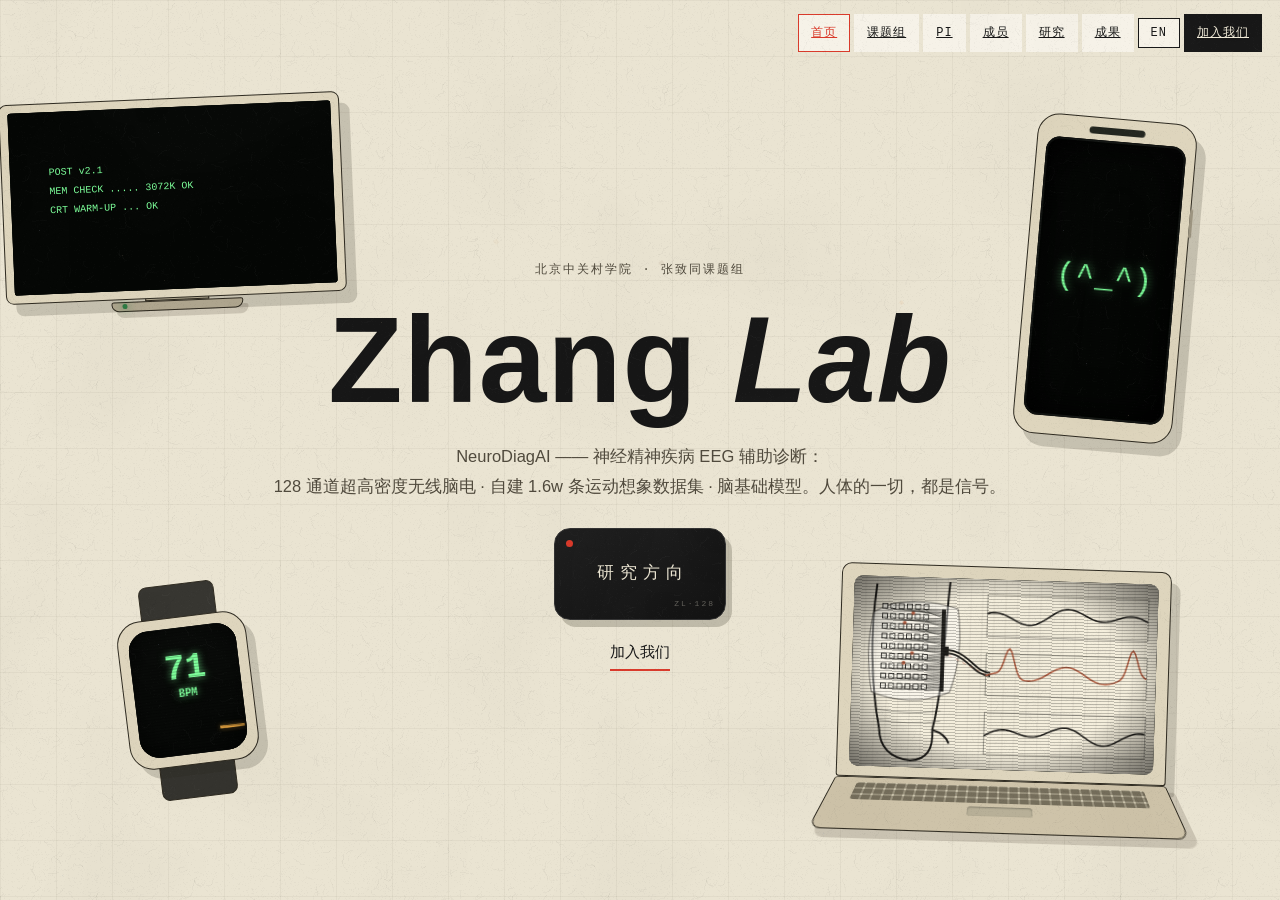
==== commit 153376e3: "纠正成员归属：还原王奕诚（北航/方向待定/原照片），新增李致远（2026级上海交通大学，类脑算法·具身智能+照片）" ====
--- a/index.html
+++ b/index.html
@@ -243,11 +243,11 @@
         </div>
 
                 <div class="member-card" data-reveal><svg class="mc-frame" viewBox="0 0 100 100" preserveAspectRatio="none" aria-hidden="true"><path d="M1.4,3.1 L15.4,2.5 L26.9,2.8 L37.2,2.8 L50.2,1.6 L60.7,2.9 L72.8,1.8 L85.6,3.4 L97.6,3.3 L97.5,10.1 L97.6,20.2 L97.6,31.3 L98.0,39.5 L96.9,49.6 L96.5,59.7 L96.5,69.2 L97.4,78.0 L97.1,88.5 L97.7,97.7 L84.9,99.0 L73.5,97.2 L62.3,97.4 L49.3,98.4 L37.5,99.3 L26.5,99.4 L14.1,99.6 L1.7,99.4 L1.2,89.0 L1.7,77.9 L3.4,69.0 L3.1,60.8 L3.6,50.8 L1.6,41.4 L2.4,30.0 L2.8,21.7 L3.9,10.4" stroke="currentColor" stroke-width="1.7" fill="none" stroke-linecap="round" stroke-linejoin="round" vector-effect="non-scaling-stroke"/><path d="M0.1,1.6 L14.2,1.4 L25.6,3.8 L37.5,1.4 L50.1,1.4 L59.5,2.9 L72.4,0.7 L85.6,3.6 L98.6,3.5 L96.8,10.9 L98.2,19.5 L98.3,30.7 L98.5,40.3 L96.4,51.1 L95.5,59.6 L97.1,68.0 L98.1,77.4 L96.1,88.2" stroke="currentColor" stroke-width="1.1" fill="none" opacity="0.35" stroke-linecap="round" vector-effect="non-scaling-stroke"/></svg>
-          <span class="ph-photo-sketch"><img src="img/members/wangyicheng.jpg?v=2" alt="王奕诚" class="pos-a"></span>
+          <span class="ph-photo-sketch"><img src="img/members/wangyicheng.jpg" alt="王奕诚" class="pos-a"></span>
           <div class="mc-info">
             <h3>王奕诚 <span class="mc-role">博士</span></h3>
-            <p class="mc-meta"><span class="mc-v">2026 级</span><span class="mc-v">上海交通大学</span></p>
-            <p class="mc-dir">类脑算法 · 具身智能</p>
+            <p class="mc-meta"><span class="mc-v">2026 级</span><span class="mc-v">北京航空航天大学</span></p>
+            <p class="mc-dir"><span class="mc-todo">方向待定</span></p>
           </div>
         </div>
 
@@ -267,6 +267,15 @@
             <p class="mc-meta"><span class="mc-v">2025 级</span><span class="mc-v">厦门大学</span></p>
             <p class="mc-dir"><span class="mc-todo">方向待定</span></p>
           </div>
+        <div class="member-card" data-reveal><svg class="mc-frame" viewBox="0 0 100 100" preserveAspectRatio="none" aria-hidden="true"><path d="M3.1,1.2 L26.6,3.6 L51.1,2.5 L74.2,2.1 L97.6,1.2 L98.1,26.6 L96.8,49.6 L98.3,73.6 L99.0,99.0 L74.8,96.2 L48.6,96.8 L25.8,98.2 L3.5,97.7 L2.9,74.0 L1.0,50.1 L1.6,26.0 Z" stroke="currentColor" stroke-width="1.7" fill="none" stroke-linecap="round" stroke-linejoin="round" vector-effect="non-scaling-stroke"/><path d="M2.9,3.7 L26.1,3.2 L51.4,2.6 L74.5,3.2 L98.6,1.0 L96.4,27.8 L98.3,49.2 L98.3,72.7 L97.1,97.3 L72.9,96.3 L50.0,98.0 L25.7,98.0 L4.0,96.1 L1.8,72.4 L3.1,49.7 L2.3,25.4 Z" stroke="currentColor" stroke-width="1.1" fill="none" opacity="0.35" stroke-linecap="round" vector-effect="non-scaling-stroke"/></svg>
+          <span class="ph-photo-sketch"><img src="img/members/lizhiyuan.jpg" alt="李致远" class="pos-a"></span>
+          <div class="mc-info">
+            <h3>李致远 <span class="mc-role">博士</span></h3>
+            <p class="mc-meta"><span class="mc-v">2026 级</span><span class="mc-v">上海交通大学</span></p>
+            <p class="mc-dir">类脑算法 · 具身智能</p>
+          </div>
+        </div>
+
         </div>
       </div>
 
@@ -459,6 +468,6 @@
 <script src="js/deck.js?v=12"></script>
 <script src="js/amp.js?v=12"></script>
 <script src="js/map.js?v=23"></script>
-<script src="js/i18n.js?v=21"></script>
+<script src="js/i18n.js?v=22"></script>
 </body>
 </html>
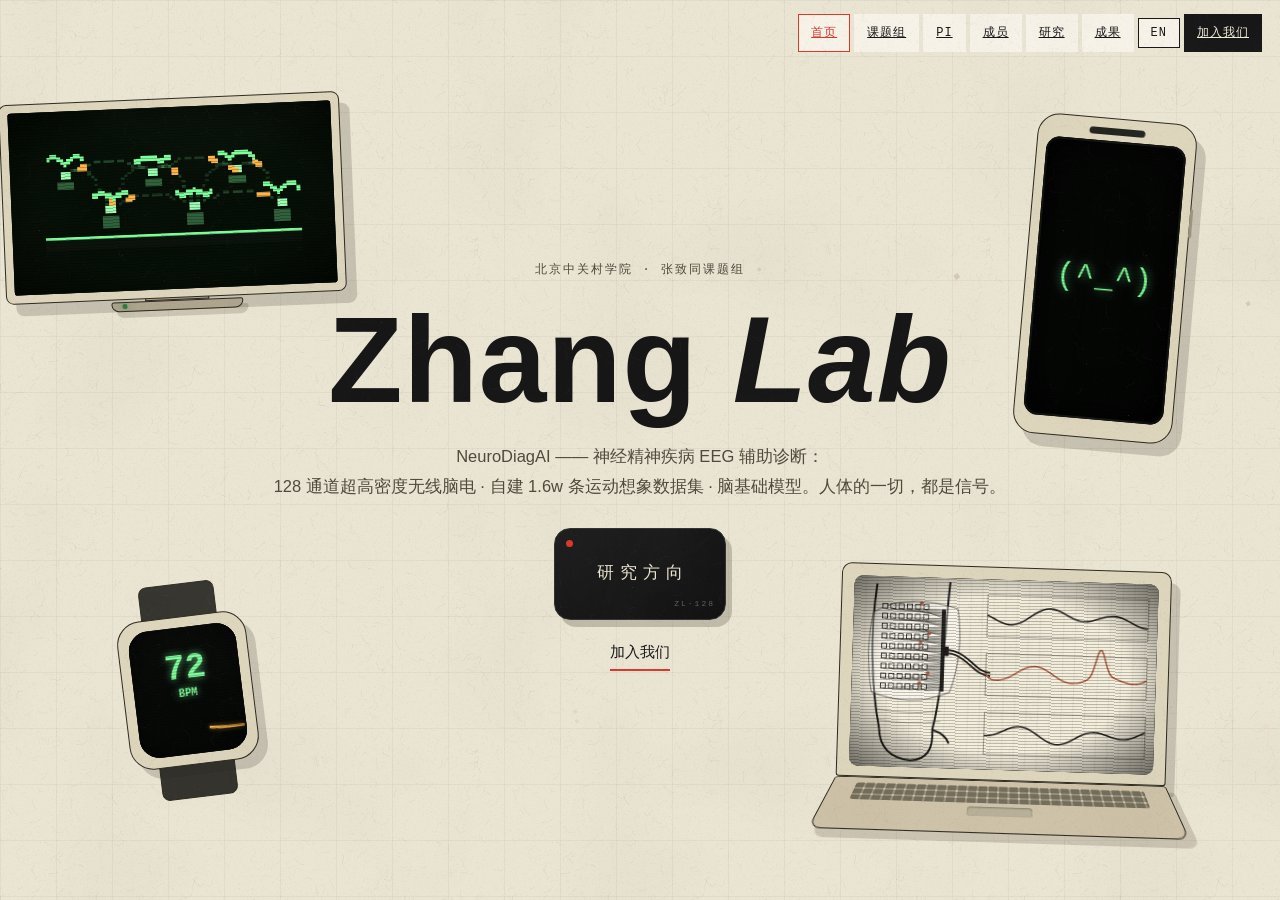
==== commit 89bf2cea: "修复成员卡片嵌套：补许海凌卡片闭合标签，李致远移出为同级卡片" ====
--- a/index.html
+++ b/index.html
@@ -267,6 +267,8 @@
             <p class="mc-meta"><span class="mc-v">2025 级</span><span class="mc-v">厦门大学</span></p>
             <p class="mc-dir"><span class="mc-todo">方向待定</span></p>
           </div>
+        </div>
+
         <div class="member-card" data-reveal><svg class="mc-frame" viewBox="0 0 100 100" preserveAspectRatio="none" aria-hidden="true"><path d="M3.1,1.2 L26.6,3.6 L51.1,2.5 L74.2,2.1 L97.6,1.2 L98.1,26.6 L96.8,49.6 L98.3,73.6 L99.0,99.0 L74.8,96.2 L48.6,96.8 L25.8,98.2 L3.5,97.7 L2.9,74.0 L1.0,50.1 L1.6,26.0 Z" stroke="currentColor" stroke-width="1.7" fill="none" stroke-linecap="round" stroke-linejoin="round" vector-effect="non-scaling-stroke"/><path d="M2.9,3.7 L26.1,3.2 L51.4,2.6 L74.5,3.2 L98.6,1.0 L96.4,27.8 L98.3,49.2 L98.3,72.7 L97.1,97.3 L72.9,96.3 L50.0,98.0 L25.7,98.0 L4.0,96.1 L1.8,72.4 L3.1,49.7 L2.3,25.4 Z" stroke="currentColor" stroke-width="1.1" fill="none" opacity="0.35" stroke-linecap="round" vector-effect="non-scaling-stroke"/></svg>
           <span class="ph-photo-sketch"><img src="img/members/lizhiyuan.jpg" alt="李致远" class="pos-a"></span>
           <div class="mc-info">
@@ -274,8 +276,6 @@
             <p class="mc-meta"><span class="mc-v">2026 级</span><span class="mc-v">上海交通大学</span></p>
             <p class="mc-dir">类脑算法 · 具身智能</p>
           </div>
-        </div>
-
         </div>
       </div>
 
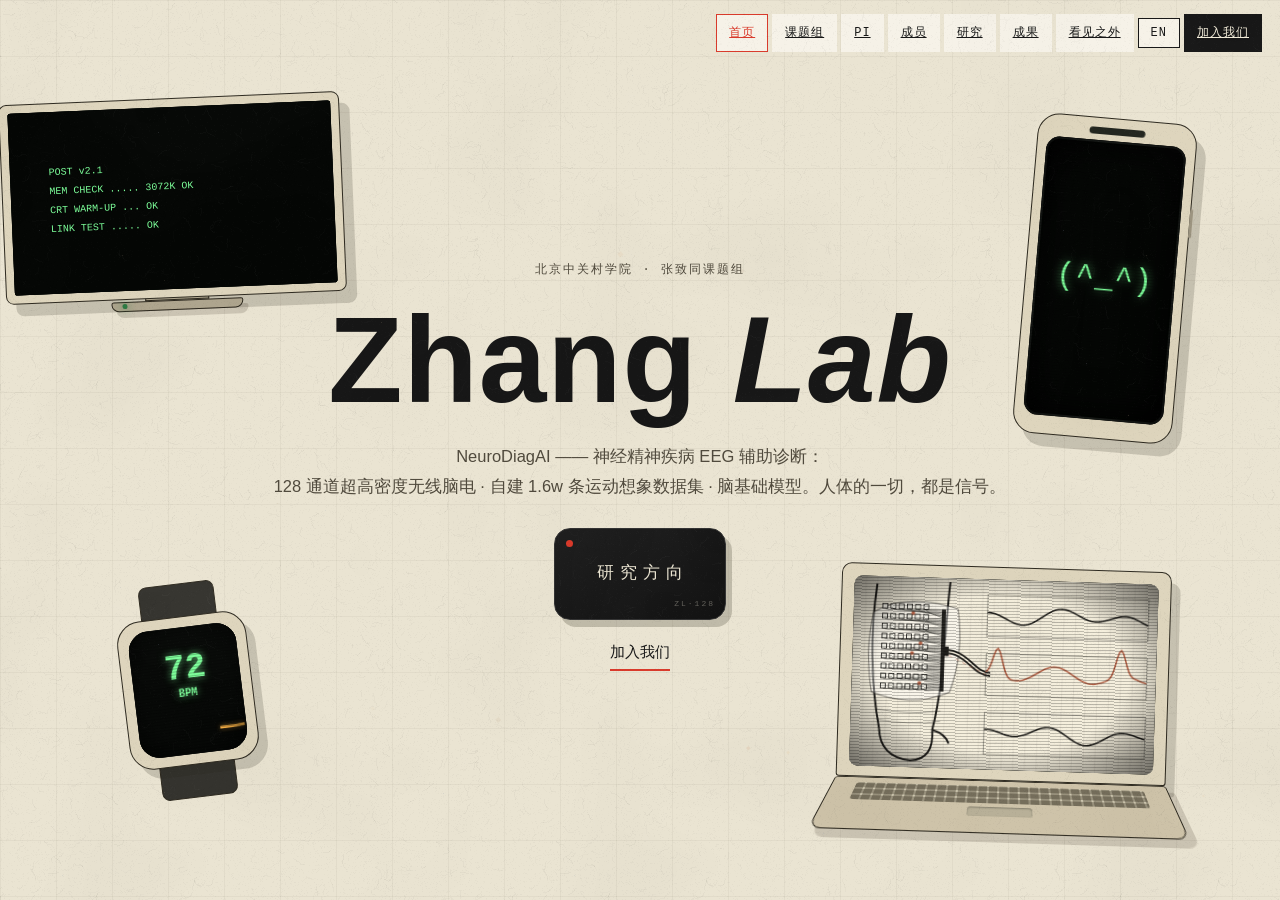
==== commit aa70b2fb: "Add monochrome Beyond the Visible teaser page" ====
--- a/index.html
+++ b/index.html
@@ -19,7 +19,7 @@
 
 
 <nav class="topnav" aria-label="站点导航">
-  <div class="nav-links"><a href="#hero" data-goto="hero">首页</a><a href="#group" data-goto="group">课题组</a><a href="#pi" data-goto="pi">PI</a><a href="#members" data-goto="members">成员</a><a href="#research" data-goto="research">研究</a><a href="#publications" data-goto="publications">成果</a></div><a class="nav-cta" href="#join" data-goto="join">加入我们</a>
+  <div class="nav-links"><a href="#hero" data-goto="hero">首页</a><a href="#group" data-goto="group">课题组</a><a href="#pi" data-goto="pi">PI</a><a href="#members" data-goto="members">成员</a><a href="#research" data-goto="research">研究</a><a href="#publications" data-goto="publications">成果</a><a href="/beyond/" class="teaser-entry">看见之外</a></div><a class="nav-cta" href="#join" data-goto="join">加入我们</a>
 </nav>
 
 <!-- ============ 页面轨道：点导航栏左右换页 ============ -->
@@ -468,6 +468,6 @@
 <script src="js/deck.js?v=12"></script>
 <script src="js/amp.js?v=12"></script>
 <script src="js/map.js?v=23"></script>
-<script src="js/i18n.js?v=22"></script>
+<script src="js/i18n.js?v=teaser-22"></script>
 </body>
 </html>
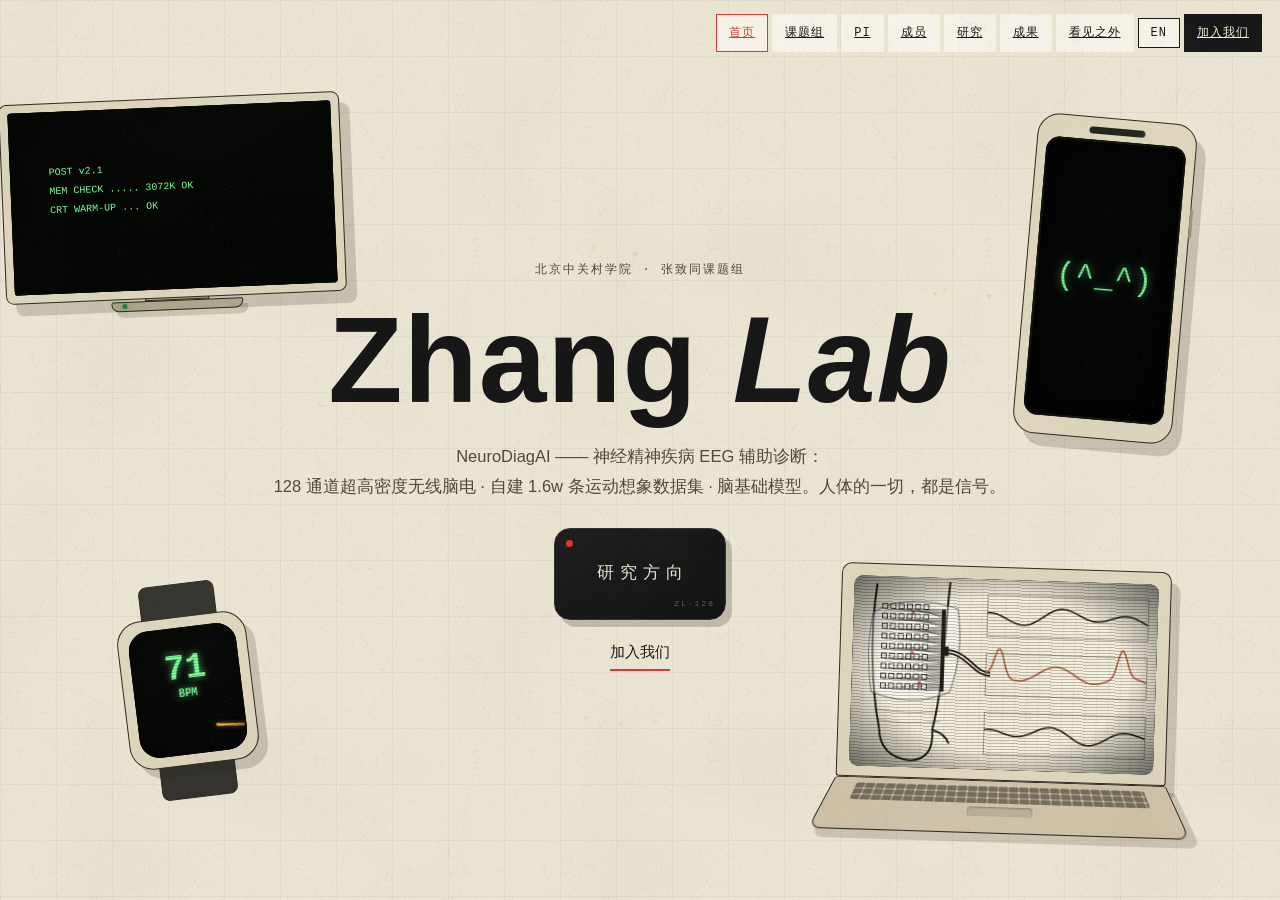
==== commit 65a41923: "Morph the lab brain into the teaser gate" ====
--- a/index.html
+++ b/index.html
@@ -10,6 +10,7 @@
 <link rel="shortcut icon" href="favicon.ico">
 <link rel="apple-touch-icon" href="apple-touch-icon.png">
 <link rel="stylesheet" href="css/style.css?v=82">
+<link rel="stylesheet" href="css/beyond-transition.css?v=20261104-1">
 </head>
 <body>
 
@@ -464,10 +465,12 @@
 </main>
 
 
-<script src="js/app.js?v=28"></script>
+<script src="js/app.js?v=29"></script>
 <script src="js/deck.js?v=12"></script>
 <script src="js/amp.js?v=12"></script>
 <script src="js/map.js?v=23"></script>
 <script src="js/i18n.js?v=teaser-22"></script>
+<script src="/_entry/portal-particles.js?v=1"></script>
+<script src="js/beyond-transition.js?v=20261104-1"></script>
 </body>
 </html>
--- a/css/beyond-transition.css
+++ b/css/beyond-transition.css
@@ -0,0 +1,90 @@
+/* The lab page briefly breaks apart before the dark teaser entrance. */
+html.beyond-is-leaving { background: #000; }
+html.beyond-is-leaving :is(#deck, .topnav, #bgBrain, #grain) {
+  animation: beyond-fracture 1.12s steps(1, end) both;
+}
+html.beyond-is-leaving .topnav { animation-delay: -24ms; }
+html.beyond-is-leaving #bgBrain { animation-delay: -12ms; }
+html.beyond-has-brain #bgBrain { visibility: hidden; animation: none; }
+
+.beyond-handoff {
+  position: fixed;
+  z-index: 2147483647;
+  inset: 0;
+  overflow: hidden;
+  pointer-events: none;
+  isolation: isolate;
+}
+.beyond-handoff > i { position: absolute; display: block; }
+.beyond-handoff > .portal-particles { position: absolute; inset: 0; width: 100%; height: 100%; }
+.beyond-handoff__scan {
+  inset: 0;
+  background: repeating-linear-gradient(to bottom, transparent 0 3px, rgba(0, 0, 0, .22) 4px 5px);
+  opacity: 0;
+  animation: beyond-scan 1.12s linear both;
+}
+.beyond-handoff__tear {
+  inset: -2% -3%;
+  background:
+    repeating-linear-gradient(transparent 0 5px, rgba(177, 206, 199, .22) 5px 6px),
+    linear-gradient(90deg, rgba(7, 12, 13, .88), rgba(0, 0, 0, .38) 50%, rgba(4, 9, 10, .72));
+  opacity: 0;
+  animation: beyond-tear 1.12s steps(1, end) both;
+}
+.beyond-handoff__line {
+  inset: 50% 0 auto;
+  height: 1px;
+  background: rgba(225, 239, 235, .55);
+  box-shadow: 0 0 15px rgba(202, 226, 221, .2);
+  opacity: 0;
+  transform: scaleX(.4);
+  animation: beyond-line 1.12s ease-out both;
+}
+.beyond-handoff__black {
+  inset: 0;
+  background: #000;
+  opacity: 0;
+  animation: beyond-black 1.12s linear both;
+}
+
+@keyframes beyond-fracture {
+  0%, 16%, 22%, 38%, 43%, 56%, 62%, 100% { translate: 0 0; }
+  17% { translate: -8px 0; }
+  20% { translate: 3px 0; }
+  39% { translate: 14px 1px; }
+  41% { translate: -6px -1px; }
+  57% { translate: -17px 0; }
+  59% { translate: 7px 0; }
+}
+@keyframes beyond-scan {
+  0%, 12% { opacity: 0; }
+  18% { opacity: .15; }
+  35% { opacity: .06; }
+  60% { opacity: .18; }
+  82%, 100% { opacity: 0; }
+}
+@keyframes beyond-tear {
+  0%, 17%, 23%, 39%, 44%, 57%, 63%, 100% { opacity: 0; clip-path: inset(0); }
+  18% { opacity: .45; clip-path: inset(18% 0 79%); }
+  20% { opacity: .35; clip-path: inset(71% 0 26%); }
+  40% { opacity: .55; clip-path: inset(42% 0 51%); }
+  42% { opacity: .3; clip-path: inset(11% 0 87%); }
+  58% { opacity: .55; clip-path: inset(62% 0 30%); }
+  60% { opacity: .4; clip-path: inset(29% 0 67%); }
+}
+@keyframes beyond-line {
+  0%, 64% { opacity: 0; transform: scaleX(.35); }
+  70% { opacity: .45; transform: scaleX(1); }
+  78%, 100% { opacity: 0; transform: scaleX(1); }
+}
+@keyframes beyond-black {
+  0%, 39% { opacity: 0; }
+  53% { opacity: .13; }
+  68% { opacity: .72; }
+  79%, 100% { opacity: 1; }
+}
+
+@media (prefers-reduced-motion: reduce) {
+  html.beyond-is-leaving :is(#deck, .topnav, #bgBrain, #grain),
+  .beyond-handoff > i { animation: none; }
+}
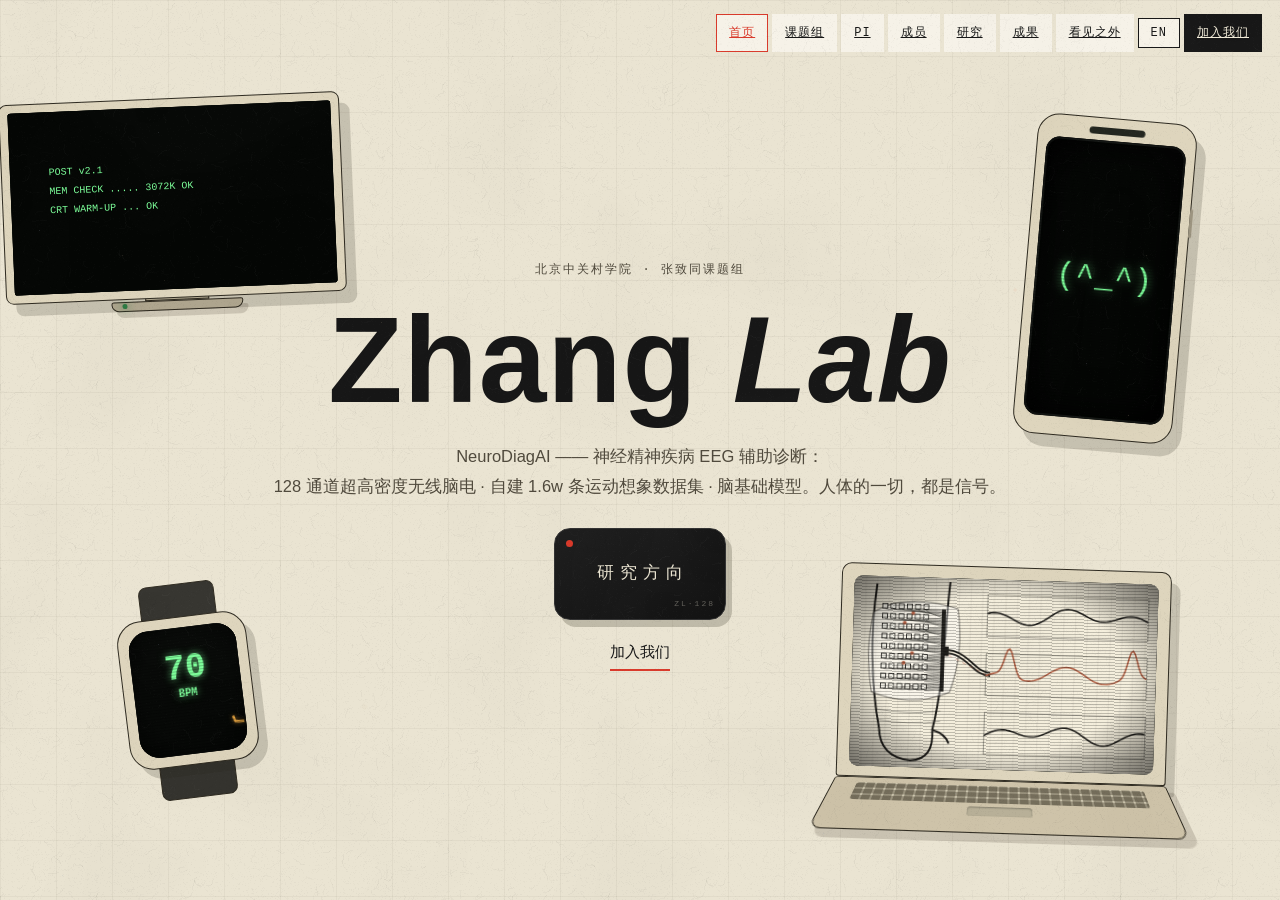
==== commit 2a69e9e2: "Carry the original brain dots into the eye" ====
--- a/index.html
+++ b/index.html
@@ -10,7 +10,7 @@
 <link rel="shortcut icon" href="favicon.ico">
 <link rel="apple-touch-icon" href="apple-touch-icon.png">
 <link rel="stylesheet" href="css/style.css?v=82">
-<link rel="stylesheet" href="css/beyond-transition.css?v=20261104-1">
+<link rel="stylesheet" href="css/beyond-transition.css?v=20261104-2">
 </head>
 <body>
 
@@ -465,12 +465,12 @@
 </main>
 
 
-<script src="js/app.js?v=29"></script>
+<script src="js/app.js?v=30"></script>
 <script src="js/deck.js?v=12"></script>
 <script src="js/amp.js?v=12"></script>
 <script src="js/map.js?v=23"></script>
 <script src="js/i18n.js?v=teaser-22"></script>
-<script src="/_entry/portal-particles.js?v=1"></script>
-<script src="js/beyond-transition.js?v=20261104-1"></script>
+<script src="/_entry/portal-particles.js?v=2"></script>
+<script src="js/beyond-transition.js?v=20261104-2"></script>
 </body>
 </html>
--- a/css/beyond-transition.css
+++ b/css/beyond-transition.css
@@ -1,11 +1,15 @@
 /* The lab page briefly breaks apart before the dark teaser entrance. */
-html.beyond-is-leaving { background: #000; }
-html.beyond-is-leaving :is(#deck, .topnav, #bgBrain, #grain) {
-  animation: beyond-fracture 1.12s steps(1, end) both;
+html.beyond-is-leaving { --beyond-exit-time: 1.27s; background: #000; }
+html.beyond-is-leaving :is(#deck, .topnav, #grain) {
+  animation:
+    beyond-fracture var(--beyond-exit-time) steps(1, end) both,
+    beyond-content-fade var(--beyond-exit-time) ease both;
 }
-html.beyond-is-leaving .topnav { animation-delay: -24ms; }
-html.beyond-is-leaving #bgBrain { animation-delay: -12ms; }
-html.beyond-has-brain #bgBrain { visibility: hidden; animation: none; }
+html.beyond-is-leaving .topnav { animation-delay: -24ms, 0ms; }
+html.beyond-is-leaving #grain { --beyond-start-opacity: .3; }
+html.beyond-is-leaving:not(.beyond-has-brain) #bgBrain {
+  animation: beyond-content-fade var(--beyond-exit-time) ease both;
+}
 
 .beyond-handoff {
   position: fixed;
@@ -16,12 +20,11 @@
   isolation: isolate;
 }
 .beyond-handoff > i { position: absolute; display: block; }
-.beyond-handoff > .portal-particles { position: absolute; inset: 0; width: 100%; height: 100%; }
 .beyond-handoff__scan {
   inset: 0;
   background: repeating-linear-gradient(to bottom, transparent 0 3px, rgba(0, 0, 0, .22) 4px 5px);
   opacity: 0;
-  animation: beyond-scan 1.12s linear both;
+  animation: beyond-scan var(--beyond-exit-time) linear both;
 }
 .beyond-handoff__tear {
   inset: -2% -3%;
@@ -29,7 +32,7 @@
     repeating-linear-gradient(transparent 0 5px, rgba(177, 206, 199, .22) 5px 6px),
     linear-gradient(90deg, rgba(7, 12, 13, .88), rgba(0, 0, 0, .38) 50%, rgba(4, 9, 10, .72));
   opacity: 0;
-  animation: beyond-tear 1.12s steps(1, end) both;
+  animation: beyond-tear var(--beyond-exit-time) steps(1, end) both;
 }
 .beyond-handoff__line {
   inset: 50% 0 auto;
@@ -38,15 +41,23 @@
   box-shadow: 0 0 15px rgba(202, 226, 221, .2);
   opacity: 0;
   transform: scaleX(.4);
-  animation: beyond-line 1.12s ease-out both;
+  animation: beyond-line var(--beyond-exit-time) ease-out both;
 }
 .beyond-handoff__black {
+  position: fixed;
+  z-index: 0;
   inset: 0;
   background: #000;
   opacity: 0;
-  animation: beyond-black 1.12s linear both;
+  pointer-events: none;
+  animation: beyond-black var(--beyond-exit-time) linear both;
 }
 
+@keyframes beyond-content-fade {
+  0%, 10% { opacity: var(--beyond-start-opacity, 1); }
+  26% { opacity: calc(var(--beyond-start-opacity, 1) * .62); }
+  56%, 100% { opacity: 0; }
+}
 @keyframes beyond-fracture {
   0%, 16%, 22%, 38%, 43%, 56%, 62%, 100% { translate: 0 0; }
   17% { translate: -8px 0; }
@@ -78,13 +89,13 @@
   78%, 100% { opacity: 0; transform: scaleX(1); }
 }
 @keyframes beyond-black {
-  0%, 39% { opacity: 0; }
-  53% { opacity: .13; }
+  0%, 43% { opacity: 0; }
+  52% { opacity: .13; }
   68% { opacity: .72; }
   79%, 100% { opacity: 1; }
 }
 
 @media (prefers-reduced-motion: reduce) {
   html.beyond-is-leaving :is(#deck, .topnav, #bgBrain, #grain),
-  .beyond-handoff > i { animation: none; }
+  .beyond-handoff > i, .beyond-handoff__black { animation: none; }
 }
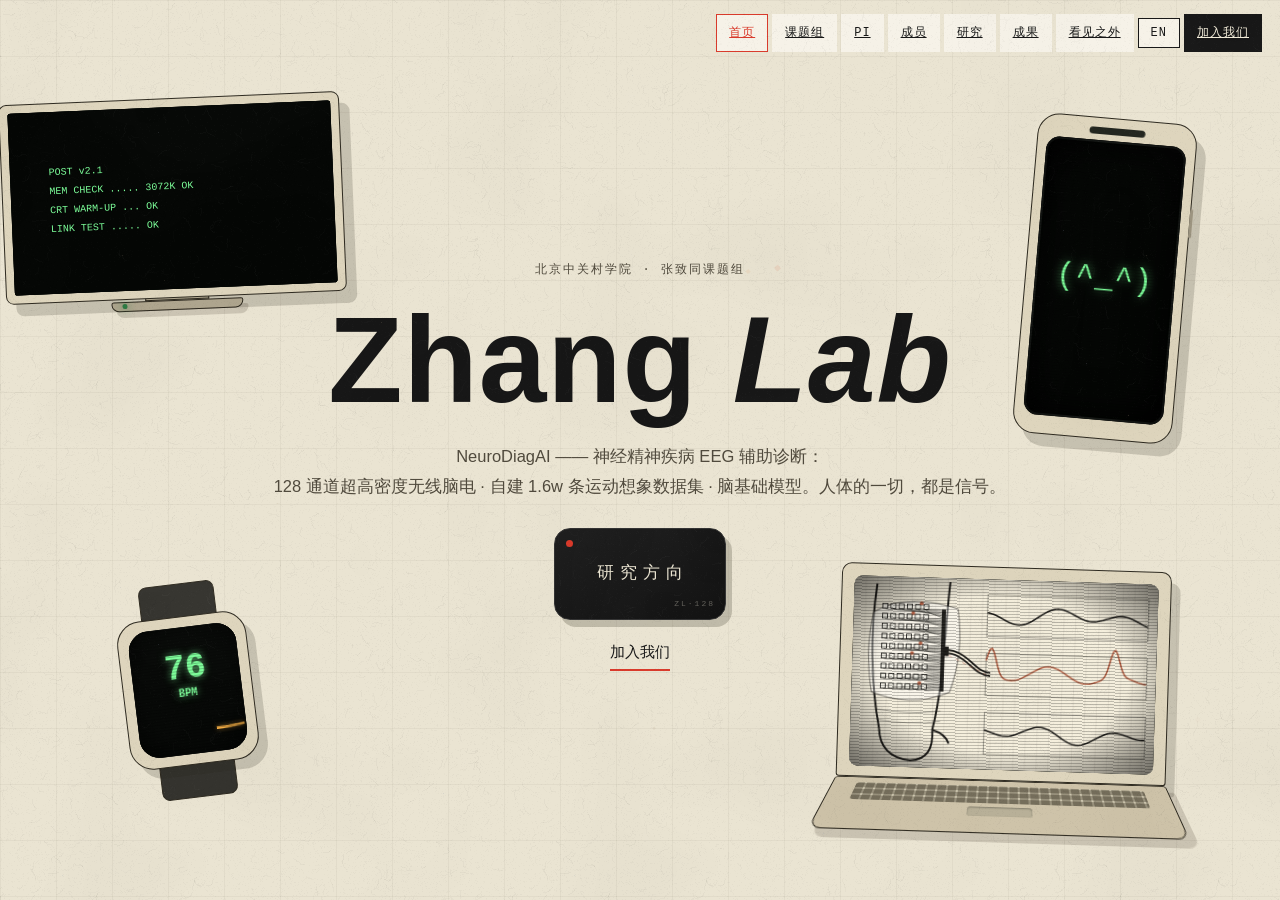
==== commit 922ebe89: "Grow the original eye from the incoming brain particles" ====
--- a/index.html
+++ b/index.html
@@ -470,7 +470,7 @@
 <script src="js/amp.js?v=12"></script>
 <script src="js/map.js?v=23"></script>
 <script src="js/i18n.js?v=teaser-22"></script>
-<script src="/_entry/portal-particles.js?v=2"></script>
-<script src="js/beyond-transition.js?v=20261104-2"></script>
+<script src="/_entry/portal-particles.js?v=3"></script>
+<script src="js/beyond-transition.js?v=20261104-3"></script>
 </body>
 </html>
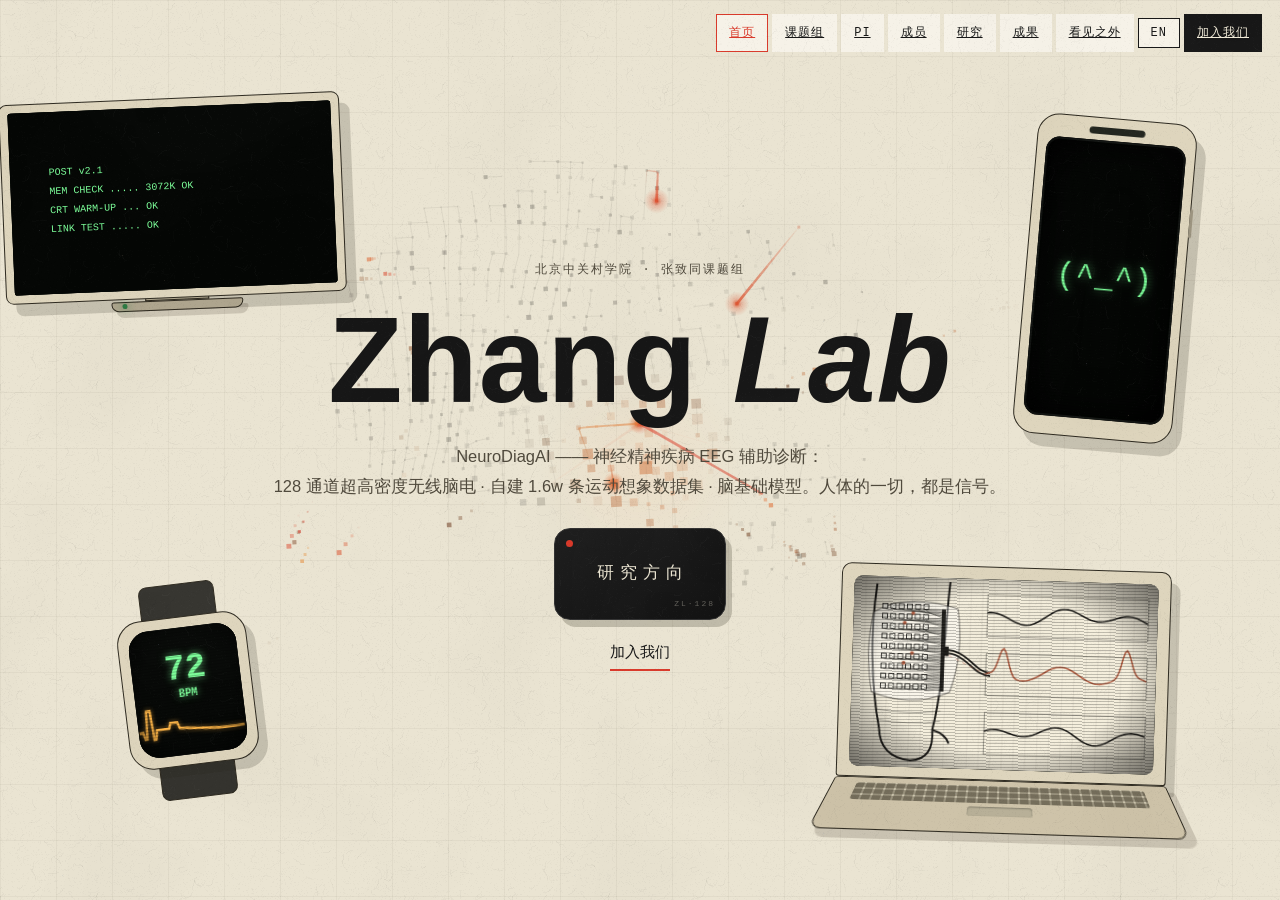
==== commit a7d9623d: "Carry particle velocity through the eye transition" ====
--- a/index.html
+++ b/index.html
@@ -470,7 +470,7 @@
 <script src="js/amp.js?v=12"></script>
 <script src="js/map.js?v=23"></script>
 <script src="js/i18n.js?v=teaser-22"></script>
-<script src="/_entry/portal-particles.js?v=3"></script>
-<script src="js/beyond-transition.js?v=20261104-3"></script>
+<script src="/_entry/portal-particles.js?v=4"></script>
+<script src="js/beyond-transition.js?v=20261104-4"></script>
 </body>
 </html>
